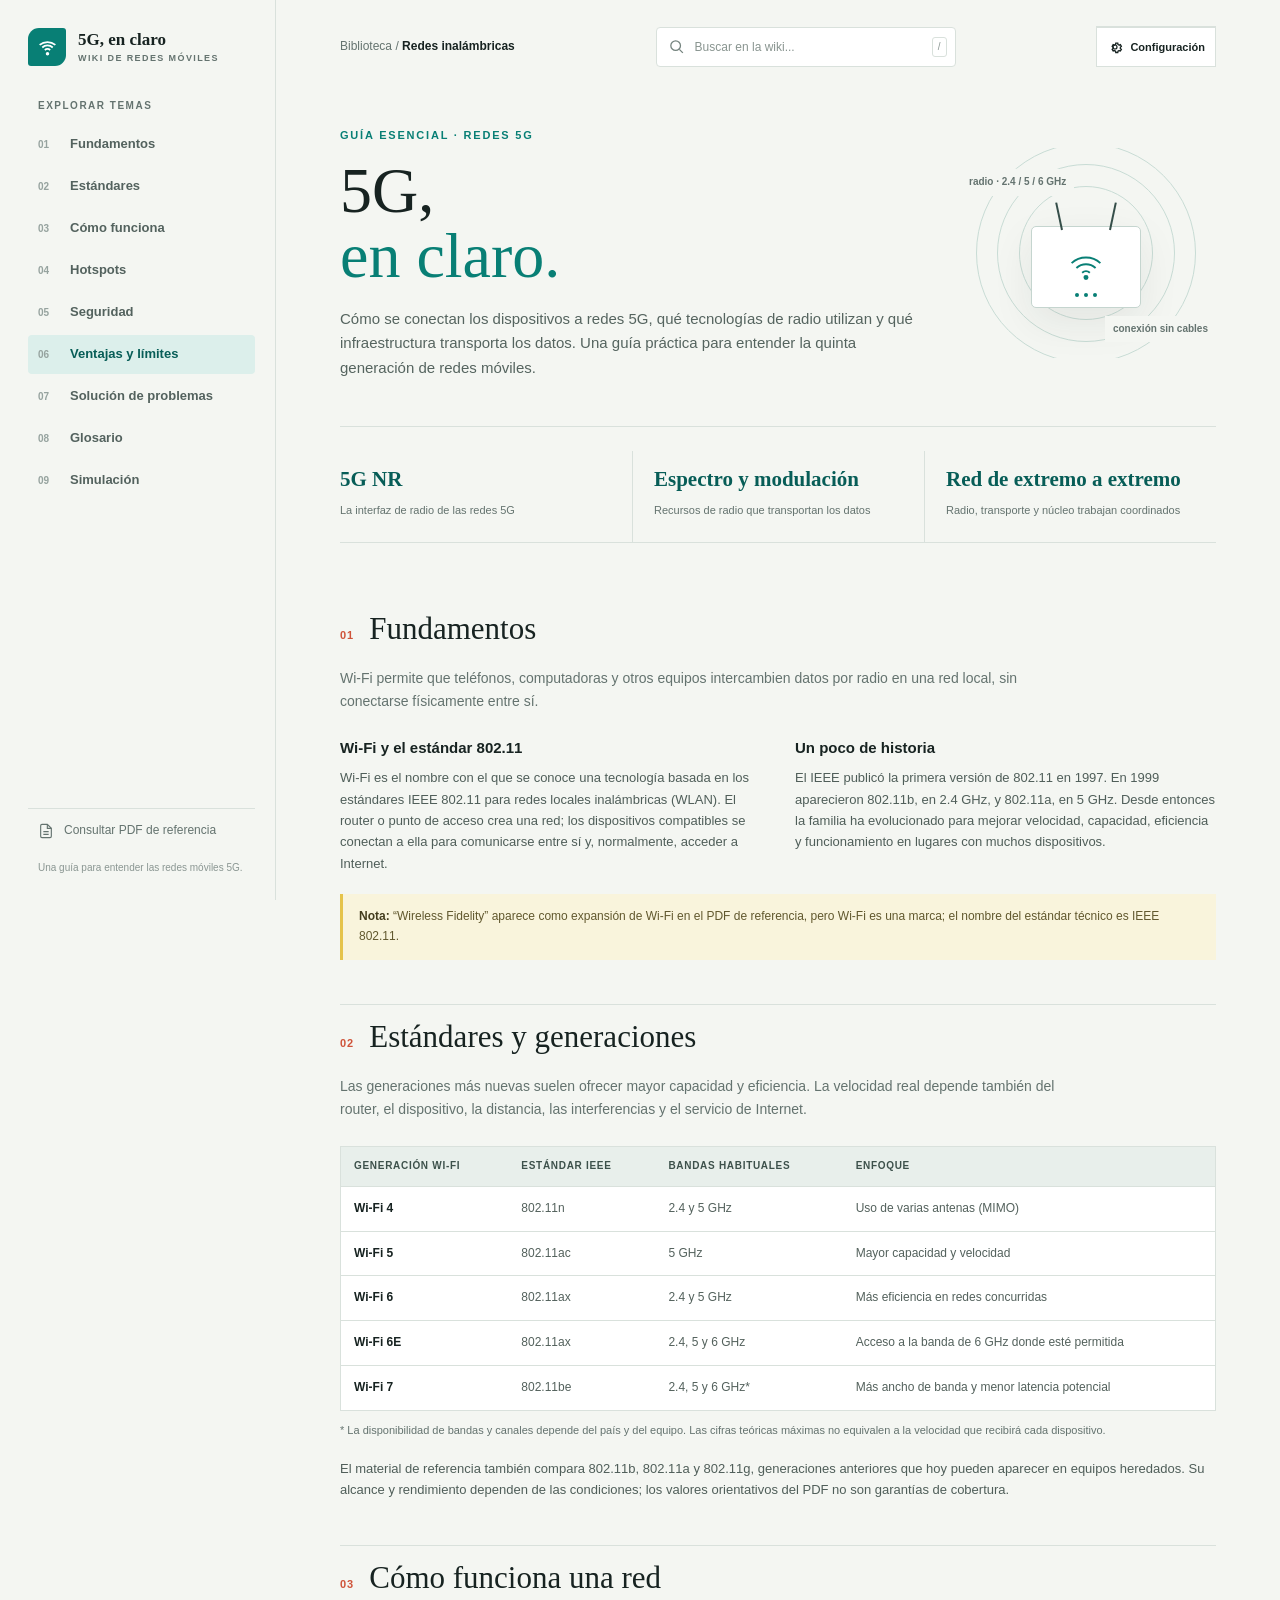
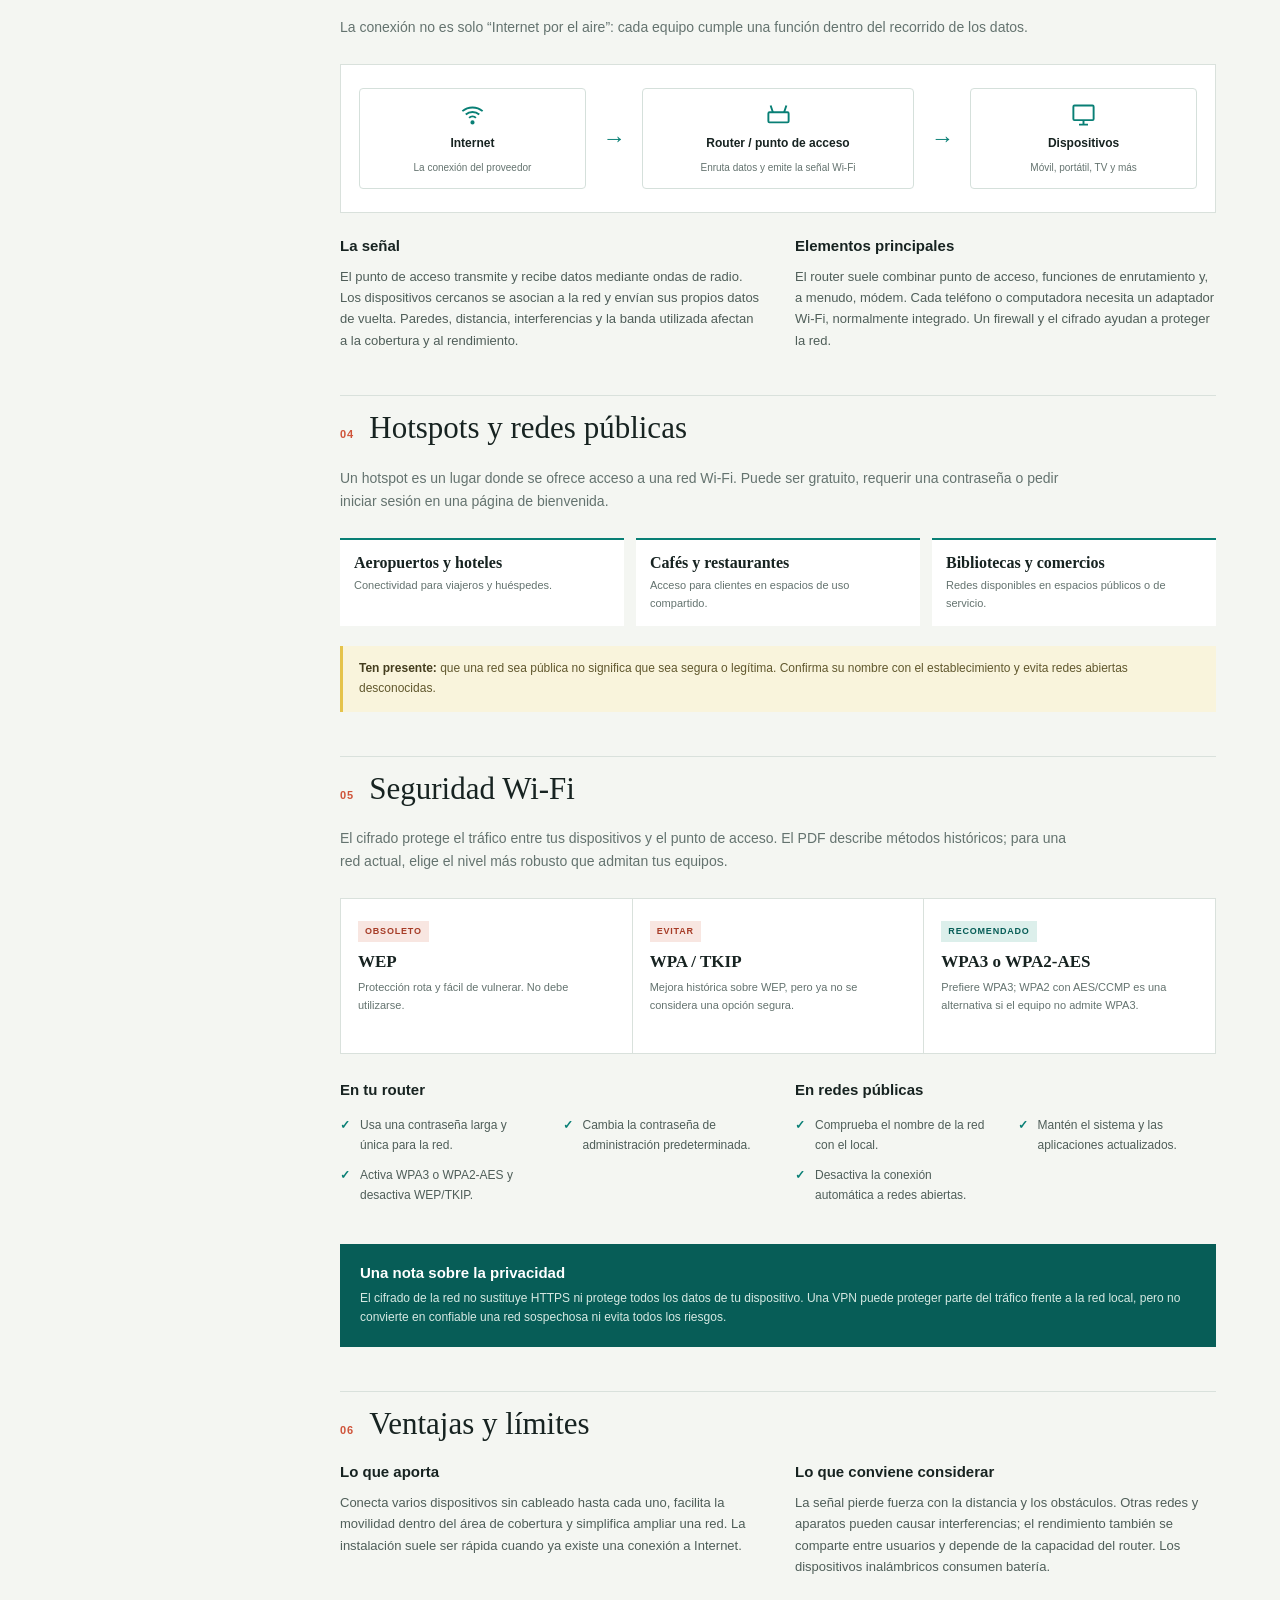
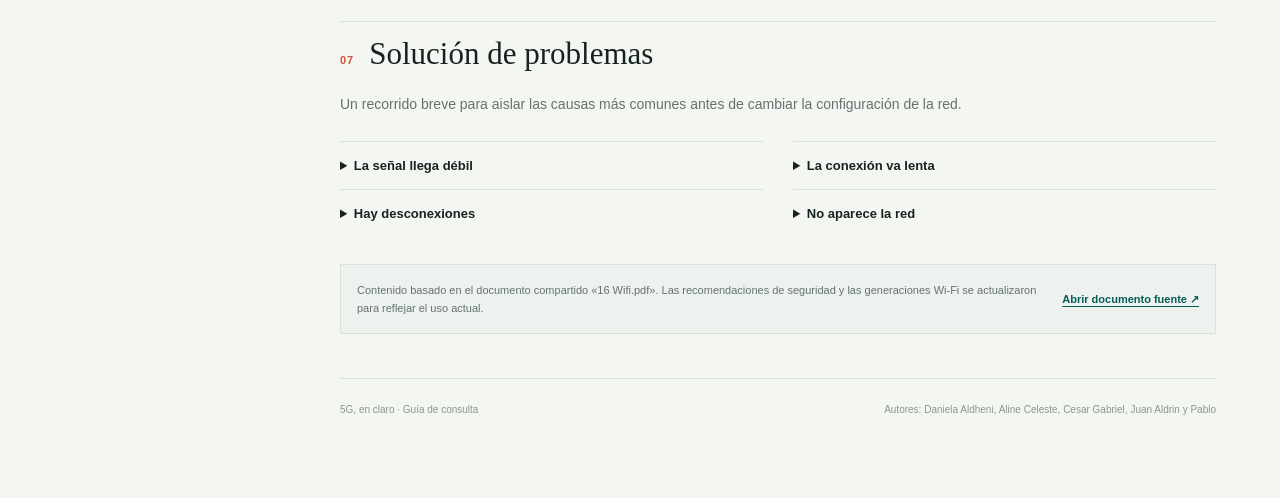
==== index.html @ 22886697 "Add files via upload" ====
<!doctype html>
<html lang="es">
<head>
  <meta charset="utf-8">
  <meta name="viewport" content="width=device-width, initial-scale=1">
  <meta name="theme-color" content="#f4f6f2">
  <meta name="description" content="Una guía clara sobre redes 5G: espectro, radio, infraestructura, protocolos y conectividad.">
  <title>5G, en claro · Wiki</title>
  <link rel="stylesheet" href="styles.css">
</head>
<body>
  <div class="shell">
    <aside class="sidebar" aria-label="Navegación de la wiki">
      <a class="brand" href="#inicio" aria-label="5G, en claro, inicio">
        <span class="brand-mark" aria-hidden="true"><svg viewBox="0 0 24 24" fill="none" stroke="currentColor" stroke-width="2"><path d="M3 9a14 14 0 0 1 18 0M6 12a9 9 0 0 1 12 0m-9 3a4 4 0 0 1 6 0"/><circle cx="12" cy="19" r="1" fill="currentColor"/></svg></span>
        <span class="brand-name">5G, en claro<span class="brand-caption">Wiki de redes móviles</span></span>
      </a>
      <p class="side-label">Explorar temas</p>
      <nav class="nav">
        <a href="#fundamentos" class="active"><span class="nav-num">01</span> Fundamentos</a>
        <a href="#estandares"><span class="nav-num">02</span> Estándares</a>
        <a href="#red"><span class="nav-num">03</span> Cómo funciona</a>
        <a href="#hotspots"><span class="nav-num">04</span> Hotspots</a>
        <a href="#seguridad"><span class="nav-num">05</span> Seguridad</a>
        <a href="#ventajas"><span class="nav-num">06</span> Ventajas y límites</a>
        <a href="#problemas"><span class="nav-num">07</span> Solución de problemas</a>
        <a href="glosario.html"><span class="nav-num">08</span> Glosario</a>
        <a href="simulacion.html"><span class="nav-num">09</span> Simulación</a>
      </nav>
      <div class="sidebar-bottom">
        <a class="source-link" href="16%20Wifi.pdf" target="_blank" rel="noopener">
          <svg viewBox="0 0 24 24" fill="none" stroke="currentColor" stroke-width="1.7"><path d="M14 2H6a2 2 0 0 0-2 2v16a2 2 0 0 0 2 2h12a2 2 0 0 0 2-2V8z"/><path d="M14 2v6h6M8 13h8M8 17h8"/></svg>
          Consultar PDF de referencia
        </a>
        <p class="side-foot">Una guía para entender las redes móviles 5G.</p>
      </div>
    </aside>

    <main class="content" id="inicio">
      <div class="topbar">
        <div class="crumb">Biblioteca <span aria-hidden="true">/</span> <strong>Redes inalámbricas</strong></div>
        <label class="search-wrap">
          <svg viewBox="0 0 24 24" fill="none" stroke="currentColor" stroke-width="1.8"><circle cx="10.8" cy="10.8" r="6.8"/><path d="m16 16 5 5"/></svg>
          <input class="search" type="search" placeholder="Buscar en la wiki..." aria-label="Buscar temas en la wiki" id="wiki-search">
          <span class="shortcut" aria-hidden="true">/</span>
        </label>
        <details class="settings-menu">
          <summary aria-label="Configuración" title="Configuración"><svg viewBox="0 0 24 24" fill="none" stroke="currentColor" stroke-width="1.8" aria-hidden="true"><circle cx="12" cy="12" r="3"/><path d="m19.4 15 .1.1 1.4 1.1-1.4 2.4-1.7-.7a8 8 0 0 1-1.6.9l-.3 1.8h-2.8l-.3-1.8a8 8 0 0 1-1.6-.9l-1.7.7-1.4-2.4 1.4-1.1a7 7 0 0 1 0-1.9l-1.4-1.1 1.4-2.4 1.7.7a8 8 0 0 1 1.6-.9l.3-1.8h2.8l.3 1.8a8 8 0 0 1 1.6.9l1.7-.7 1.4 2.4-1.4 1.1a7 7 0 0 1-.1 1.8Z" transform="translate(-1 -2) scale(1.08)"/></svg><span>Configuración</span></summary>
          <div class="settings-panel">
            <label for="site-language">Idioma</label>
            <select id="site-language" data-language-select>
              <option value="es">Español</option><option value="en">English</option><option value="zh-CN">简体中文</option>
            </select>
            <button type="button" class="settings-action" data-print-page>Imprimir / Guardar como PDF</button>
            <a class="settings-action" href="16%20Wifi.pdf" download>Descargar PDF de referencia</a>
            <a class="settings-action" href="wifi-guia.pptx" download>Descargar PowerPoint</a>
          </div>
        </details>
      </div>

      <header class="hero">
        <div>
          <p class="eyebrow">Guía esencial · Redes 5G</p>
          <h1>5G,<br><em>en claro.</em></h1>
          <p class="hero-copy">Cómo se conectan los dispositivos a redes 5G, qué tecnologías de radio utilizan y qué infraestructura transporta los datos. Una guía práctica para entender la quinta generación de redes móviles.</p>
        </div>
        <div class="hero-visual" aria-hidden="true">
          <span class="signal-field"></span>
          <span class="device-tag tag-one">radio · 2.4 / 5 / 6 GHz</span>
          <div class="router">
            <svg viewBox="0 0 48 48" fill="none" stroke="currentColor" stroke-width="2"><path d="M9 20a22 22 0 0 1 30 0M14 25a15 15 0 0 1 20 0m-14 5a6 6 0 0 1 8 0"/><circle cx="24" cy="35" r="1.6" fill="currentColor"/></svg>
            <span class="router-dots"><i></i><i></i><i></i></span>
          </div>
          <span class="device-tag tag-two">conexión sin cables</span>
        </div>
      </header>

      <div class="overview" aria-label="En pocas palabras">
        <div class="overview-item"><strong>5G NR</strong><span>La interfaz de radio de las redes 5G</span></div>
        <div class="overview-item"><strong>Espectro y modulación</strong><span>Recursos de radio que transportan los datos</span></div>
        <div class="overview-item"><strong>Red de extremo a extremo</strong><span>Radio, transporte y núcleo trabajan coordinados</span></div>
      </div>

      <div class="empty-state" id="empty-state">No encontramos temas que coincidan. Prueba con otra palabra.</div>

      <section class="wiki-section" id="fundamentos" data-search="fundamentos wifi wi-fi wireless fidelity red inalámbrica wlan historia">
        <div class="section-heading"><span class="section-index">01</span><h2>Fundamentos</h2></div>
        <p class="section-intro">Wi-Fi permite que teléfonos, computadoras y otros equipos intercambien datos por radio en una red local, sin conectarse físicamente entre sí.</p>
        <div class="columns">
          <div>
            <h3>Wi-Fi y el estándar 802.11</h3>
            <p class="text">Wi-Fi es el nombre con el que se conoce una tecnología basada en los estándares IEEE 802.11 para redes locales inalámbricas (WLAN). El router o punto de acceso crea una red; los dispositivos compatibles se conectan a ella para comunicarse entre sí y, normalmente, acceder a Internet.</p>
          </div>
          <div>
            <h3>Un poco de historia</h3>
            <p class="text">El IEEE publicó la primera versión de 802.11 en 1997. En 1999 aparecieron 802.11b, en 2.4 GHz, y 802.11a, en 5 GHz. Desde entonces la familia ha evolucionado para mejorar velocidad, capacidad, eficiencia y funcionamiento en lugares con muchos dispositivos.</p>
          </div>
        </div>
        <p class="note"><strong>Nota:</strong> “Wireless Fidelity” aparece como expansión de Wi-Fi en el PDF de referencia, pero Wi-Fi es una marca; el nombre del estándar técnico es IEEE 802.11.</p>
      </section>

      <section class="wiki-section" id="estandares" data-search="estándares norma 802.11b 802.11a 802.11g 802.11n wifi 4 5 6 6e 7 frecuencia generaciones">
        <div class="section-heading"><span class="section-index">02</span><h2>Estándares y generaciones</h2></div>
        <p class="section-intro">Las generaciones más nuevas suelen ofrecer mayor capacidad y eficiencia. La velocidad real depende también del router, el dispositivo, la distancia, las interferencias y el servicio de Internet.</p>
        <div class="table-wrap">
          <table>
            <thead><tr><th>Generación Wi-Fi</th><th>Estándar IEEE</th><th>Bandas habituales</th><th>Enfoque</th></tr></thead>
            <tbody>
              <tr><td>Wi-Fi 4</td><td>802.11n</td><td>2.4 y 5 GHz</td><td>Uso de varias antenas (MIMO)</td></tr>
              <tr><td>Wi-Fi 5</td><td>802.11ac</td><td>5 GHz</td><td>Mayor capacidad y velocidad</td></tr>
              <tr><td>Wi-Fi 6</td><td>802.11ax</td><td>2.4 y 5 GHz</td><td>Más eficiencia en redes concurridas</td></tr>
              <tr><td>Wi-Fi 6E</td><td>802.11ax</td><td>2.4, 5 y 6 GHz</td><td>Acceso a la banda de 6 GHz donde esté permitida</td></tr>
              <tr><td>Wi-Fi 7</td><td>802.11be</td><td>2.4, 5 y 6 GHz*</td><td>Más ancho de banda y menor latencia potencial</td></tr>
            </tbody>
          </table>
        </div>
        <p class="table-note">* La disponibilidad de bandas y canales depende del país y del equipo. Las cifras teóricas máximas no equivalen a la velocidad que recibirá cada dispositivo.</p>
        <p class="text generation-note">El material de referencia también compara 802.11b, 802.11a y 802.11g, generaciones anteriores que hoy pueden aparecer en equipos heredados. Su alcance y rendimiento dependen de las condiciones; los valores orientativos del PDF no son garantías de cobertura.</p>
      </section>

      <section class="wiki-section" id="red" data-search="red router punto acceso access point ap cliente dispositivo adaptador modem internet como funciona señal radio">
        <div class="section-heading"><span class="section-index">03</span><h2>Cómo funciona una red</h2></div>
        <p class="section-intro">La conexión no es solo “Internet por el aire”: cada equipo cumple una función dentro del recorrido de los datos.</p>
        <div class="network-diagram" aria-label="Recorrido desde Internet, pasando por el router, hasta los dispositivos inalámbricos">
          <div class="node"><svg viewBox="0 0 24 24" fill="none" stroke="currentColor" stroke-width="1.7"><path d="M3 9a14 14 0 0 1 18 0M6 12a9 9 0 0 1 12 0m-9 3a4 4 0 0 1 6 0"/><circle cx="12" cy="19" r="1" fill="currentColor"/></svg><strong>Internet</strong><small>La conexión del proveedor</small></div>
          <span class="arrow" aria-hidden="true">→</span>
          <div class="node"><svg viewBox="0 0 24 24" fill="none" stroke="currentColor" stroke-width="1.7"><rect x="3" y="10" width="18" height="9" rx="1"/><path d="M7 10 5 4m12 6 2-6M7 15h.01M11 15h.01M15 15h.01"/></svg><strong>Router / punto de acceso</strong><small>Enruta datos y emite la señal Wi-Fi</small></div>
          <span class="arrow" aria-hidden="true">→</span>
          <div class="node"><svg viewBox="0 0 24 24" fill="none" stroke="currentColor" stroke-width="1.7"><rect x="3" y="4" width="18" height="13" rx="1"/><path d="M8 21h8m-4-4v4"/></svg><strong>Dispositivos</strong><small>Móvil, portátil, TV y más</small></div>
        </div>
        <div class="columns">
          <div><h3>La señal</h3><p class="text">El punto de acceso transmite y recibe datos mediante ondas de radio. Los dispositivos cercanos se asocian a la red y envían sus propios datos de vuelta. Paredes, distancia, interferencias y la banda utilizada afectan a la cobertura y al rendimiento.</p></div>
          <div><h3>Elementos principales</h3><p class="text">El router suele combinar punto de acceso, funciones de enrutamiento y, a menudo, módem. Cada teléfono o computadora necesita un adaptador Wi-Fi, normalmente integrado. Un firewall y el cifrado ayudan a proteger la red.</p></div>
        </div>
      </section>

      <section class="wiki-section" id="hotspots" data-search="hotspot punto acceso público aeropuerto hotel restaurante café cafeteria librería centro comercial red pública">
        <div class="section-heading"><span class="section-index">04</span><h2>Hotspots y redes públicas</h2></div>
        <p class="section-intro">Un hotspot es un lugar donde se ofrece acceso a una red Wi-Fi. Puede ser gratuito, requerir una contraseña o pedir iniciar sesión en una página de bienvenida.</p>
        <div class="device-grid">
          <div class="device"><strong>Aeropuertos y hoteles</strong><p>Conectividad para viajeros y huéspedes.</p></div>
          <div class="device"><strong>Cafés y restaurantes</strong><p>Acceso para clientes en espacios de uso compartido.</p></div>
          <div class="device"><strong>Bibliotecas y comercios</strong><p>Redes disponibles en espacios públicos o de servicio.</p></div>
        </div>
        <p class="note"><strong>Ten presente:</strong> que una red sea pública no significa que sea segura o legítima. Confirma su nombre con el establecimiento y evita redes abiertas desconocidas.</p>
      </section>

      <section class="wiki-section" id="seguridad" data-search="seguridad wep wpa wpa2 wpa3 aes tkip rc4 contraseña router firmware red pública vpn">
        <div class="section-heading"><span class="section-index">05</span><h2>Seguridad Wi-Fi</h2></div>
        <p class="section-intro">El cifrado protege el tráfico entre tus dispositivos y el punto de acceso. El PDF describe métodos históricos; para una red actual, elige el nivel más robusto que admitan tus equipos.</p>
        <div class="security-list">
          <div class="security-item"><span class="level">Obsoleto</span><h3>WEP</h3><p>Protección rota y fácil de vulnerar. No debe utilizarse.</p></div>
          <div class="security-item"><span class="level">Evitar</span><h3>WPA / TKIP</h3><p>Mejora histórica sobre WEP, pero ya no se considera una opción segura.</p></div>
          <div class="security-item recommended"><span class="level">Recomendado</span><h3>WPA3 o WPA2-AES</h3><p>Prefiere WPA3; WPA2 con AES/CCMP es una alternativa si el equipo no admite WPA3.</p></div>
        </div>
        <div class="columns security-advice">
          <div><h3>En tu router</h3><ul class="check-list"><li>Usa una contraseña larga y única para la red.</li><li>Cambia la contraseña de administración predeterminada.</li><li>Activa WPA3 o WPA2-AES y desactiva WEP/TKIP.</li></ul></div>
          <div><h3>En redes públicas</h3><ul class="check-list"><li>Comprueba el nombre de la red con el local.</li><li>Mantén el sistema y las aplicaciones actualizados.</li><li>Desactiva la conexión automática a redes abiertas.</li></ul></div>
        </div>
        <div class="callout"><h3>Una nota sobre la privacidad</h3><p>El cifrado de la red no sustituye HTTPS ni protege todos los datos de tu dispositivo. Una VPN puede proteger parte del tráfico frente a la red local, pero no convierte en confiable una red sospechosa ni evita todos los riesgos.</p></div>
      </section>

      <section class="wiki-section" id="ventajas" data-search="ventajas limitaciones beneficios cables movilidad cobertura interferencia consumo batería velocidad capacidad">
        <div class="section-heading"><span class="section-index">06</span><h2>Ventajas y límites</h2></div>
        <div class="columns">
          <div><h3>Lo que aporta</h3><p class="text">Conecta varios dispositivos sin cableado hasta cada uno, facilita la movilidad dentro del área de cobertura y simplifica ampliar una red. La instalación suele ser rápida cuando ya existe una conexión a Internet.</p></div>
          <div><h3>Lo que conviene considerar</h3><p class="text">La señal pierde fuerza con la distancia y los obstáculos. Otras redes y aparatos pueden causar interferencias; el rendimiento también se comparte entre usuarios y depende de la capacidad del router. Los dispositivos inalámbricos consumen batería.</p></div>
        </div>
      </section>

      <section class="wiki-section" id="problemas" data-search="solucion problemas wifi señal lenta desconexiones cobertura velocidad reiniciar router canales">
        <div class="section-heading"><span class="section-index">07</span><h2>Solución de problemas</h2></div>
        <p class="section-intro">Un recorrido breve para aislar las causas más comunes antes de cambiar la configuración de la red.</p>
        <div class="trouble-list">
          <details><summary>La señal llega débil</summary><p>Acércate al router, evita obstáculos densos y colócalo en una zona abierta y central. Para cubrir áreas grandes, considera un punto de acceso o sistema mesh compatible.</p></details>
          <details><summary>La conexión va lenta</summary><p>Comprueba si ocurre en varios dispositivos, pausa descargas pesadas y prueba cerca del router. Si todo sigue lento, reinicia el equipo y consulta a tu proveedor.</p></details>
          <details><summary>Hay desconexiones</summary><p>Verifica que el router esté ventilado y actualizado. Si el problema afecta a un solo equipo, olvida la red y vuelve a conectarte; si afecta a todos, revisa el router o la conexión del proveedor.</p></details>
          <details><summary>No aparece la red</summary><p>Confirma que el Wi-Fi esté activado en el dispositivo y que el router esté encendido. Algunos equipos permiten ocultar o programar la emisión del nombre de red.</p></details>
        </div>
        <div class="source-note"><p>Contenido basado en el documento compartido «16 Wifi.pdf». Las recomendaciones de seguridad y las generaciones Wi-Fi se actualizaron para reflejar el uso actual.</p><a href="16%20Wifi.pdf" target="_blank" rel="noopener">Abrir documento fuente ↗</a></div>
      </section>

      <footer class="footer"><span>5G, en claro · Guía de consulta</span><span>Autores: Daniela Aldheni, Aline Celeste, Cesar Gabriel, Juan Aldrin y Pablo</span></footer>
    </main>
  </div>
  <script>
    const searchInput = document.querySelector('#wiki-search');
    const sections = [...document.querySelectorAll('.wiki-section')];
    const emptyState = document.querySelector('#empty-state');
    const navLinks = [...document.querySelectorAll('.nav a')];

    searchInput.addEventListener('input', () => {
      const query = searchInput.value.trim().toLocaleLowerCase('es');
      document.body.classList.toggle('searching', Boolean(query));
      let matches = 0;
      for (const section of sections) {
        const haystack = `${section.dataset.search} ${section.textContent}`.toLocaleLowerCase('es');
        const matched = !query || haystack.includes(query);
        section.classList.toggle('match', matched);
        if (matched) matches++;
      }
      emptyState.classList.toggle('show', Boolean(query) && matches === 0);
    });

    document.addEventListener('keydown', (event) => {
      if (event.key === '/' && !['INPUT', 'TEXTAREA'].includes(document.activeElement.tagName)) {
        event.preventDefault();
        searchInput.focus();
      }
      if (event.key === 'Escape' && document.activeElement === searchInput) {
        searchInput.value = '';
        searchInput.dispatchEvent(new Event('input'));
        searchInput.blur();
      }
    });

    const observer = new IntersectionObserver((entries) => {
      for (const entry of entries) {
        if (entry.isIntersecting) {
          navLinks.forEach(link => link.classList.toggle('active', link.hash === `#${entry.target.id}`));
        }
      }
    }, { rootMargin: '-15% 0px -70% 0px' });
    sections.forEach(section => observer.observe(section));
  </script>
  <script src="settings.js"></script>
</body>
</html>
---- styles.css ----
:root {
      color-scheme: light;
      --paper: #f4f6f2;
      --surface: #ffffff;
      --ink: #172321;
      --muted: #64736f;
      --line: #d9e1dc;
      --teal: #087f75;
      --teal-dark: #075d57;
      --teal-pale: #dcefeb;
      --coral: #cf543a;
      --yellow: #e5c34b;
      --shadow: 0 14px 40px rgb(23 35 33 / 8%);
      --serif: Georgia, "Times New Roman", serif;
      --sans: "Avenir Next", Avenir, "Segoe UI", sans-serif;
    }

    * { box-sizing: border-box; }
    html { scroll-behavior: smooth; scroll-padding-top: 32px; }
    body { margin: 0; background: var(--paper); color: var(--ink); font-family: var(--sans); line-height: 1.65; }
    a { color: inherit; }
    button, input { font: inherit; }
    button:focus-visible, a:focus-visible, input:focus-visible { outline: 3px solid var(--yellow); outline-offset: 3px; }

    .shell { display: grid; grid-template-columns: 276px minmax(0, 1fr); min-height: 100vh; }
    .sidebar { position: sticky; top: 0; height: 100vh; padding: 28px 20px 24px 28px; border-right: 1px solid var(--line); display: flex; flex-direction: column; background: var(--paper); z-index: 3; }
    .brand { display: flex; align-items: center; gap: 12px; text-decoration: none; margin-bottom: 32px; }
    .brand-mark { width: 38px; height: 38px; display: grid; place-items: center; background: var(--teal); color: white; border-radius: 11px 3px 11px 3px; }
    .brand-mark svg { width: 21px; height: 21px; }
    .brand-name { font: 700 17px/1.1 var(--serif); letter-spacing: 0; }
    .brand-caption { display: block; margin-top: 5px; font: 700 9px/1 var(--sans); color: var(--muted); text-transform: uppercase; letter-spacing: 1.4px; }
    .side-label { margin: 0 0 10px 10px; color: var(--muted); font-size: 10px; text-transform: uppercase; letter-spacing: 1.5px; font-weight: 750; }
    .nav { display: grid; gap: 3px; }
    .nav a { display: flex; align-items: center; gap: 11px; min-height: 39px; padding: 7px 10px; border-radius: 4px; color: #53625e; text-decoration: none; font-size: 13px; font-weight: 600; transition: background .18s ease, color .18s ease; }
    .nav a:hover, .nav a.active { background: var(--teal-pale); color: var(--teal-dark); }
    .nav-num { width: 21px; color: #96a39f; font: 700 10px var(--sans); }
    .sidebar-bottom { margin-top: auto; }
    .source-link { display: flex; align-items: center; gap: 10px; padding: 12px 10px; border-top: 1px solid var(--line); color: var(--muted); text-decoration: none; font-size: 12px; }
    .source-link:hover { color: var(--teal-dark); }
    .source-link svg { width: 16px; height: 16px; flex: none; }
    .side-foot { margin: 7px 10px 0; color: #8a9692; font-size: 10px; }

    .content { width: min(100%, 1120px); margin: 0 auto; padding: 26px clamp(24px, 5vw, 72px) 80px; }
    .topbar { display: flex; justify-content: space-between; align-items: center; min-height: 40px; margin-bottom: 42px; }
    .crumb { color: var(--muted); font-size: 12px; }
    .crumb strong { color: var(--ink); font-weight: 650; }
    .search-wrap { position: relative; width: min(300px, 45vw); }
    .search-wrap svg { position: absolute; width: 17px; height: 17px; left: 12px; top: 11px; color: #74837e; pointer-events: none; }
    .search { width: 100%; height: 40px; border: 1px solid var(--line); border-radius: 4px; padding: 0 44px 0 38px; background: var(--surface); color: var(--ink); font-size: 12px; }
    .search::placeholder { color: #899590; }
    .shortcut { position: absolute; right: 9px; top: 10px; padding: 0 5px; border: 1px solid var(--line); border-radius: 3px; color: #8a9692; font-size: 10px; line-height: 18px; }
    .settings-menu { position: relative; flex: 0 0 auto; }
    .settings-menu summary { min-height: 40px; display: inline-flex; align-items: center; gap: 7px; padding: 0 10px; border: 1px solid var(--line); background: var(--surface); color: var(--ink); cursor: pointer; font-size: 11px; font-weight: 750; list-style: none; }
    .settings-menu summary::-webkit-details-marker { display: none; }
    .settings-menu summary svg { width: 16px; height: 16px; }
    .settings-panel { position: absolute; z-index: 5; top: calc(100% + 6px); right: 0; width: 250px; display: grid; gap: 8px; padding: 14px; border: 1px solid var(--line); background: var(--surface); box-shadow: var(--shadow); }
    .settings-panel label { color: var(--muted); font-size: 10px; font-weight: 750; }
    .settings-panel select { width: 100%; min-height: 36px; padding: 0 9px; border: 1px solid var(--line); background: var(--surface); color: var(--ink); font-size: 12px; }
    .settings-action { min-height: 34px; display: flex; align-items: center; padding: 6px 8px; border: 1px solid var(--line); background: var(--surface); color: var(--teal-dark); cursor: pointer; font-size: 11px; text-align: left; text-decoration: none; }
    .settings-action:hover { background: var(--teal-pale); }

    .hero { display: grid; grid-template-columns: minmax(0, 1fr) 260px; gap: 24px; align-items: center; min-height: 315px; padding: 17px 0 45px; border-bottom: 1px solid var(--line); }
    .eyebrow { margin: 0 0 14px; color: var(--teal); font-size: 11px; font-weight: 800; text-transform: uppercase; letter-spacing: 1.8px; }
    h1, h2, h3, p { margin-top: 0; }
    h1 { max-width: 700px; margin-bottom: 18px; font: 500 clamp(42px, 5vw, 68px)/1.02 var(--serif); letter-spacing: 0; }
    h1 em { color: var(--teal); font-style: normal; }
    .hero-copy { max-width: 630px; margin: 0; color: #55645f; font-size: 15px; }
    .hero-visual { position: relative; height: 210px; display: grid; place-items: center; overflow: hidden; }
    .signal-field { position: absolute; width: 220px; height: 220px; border: 1px solid #c8dcd5; border-radius: 50%; }
    .signal-field::before, .signal-field::after { position: absolute; content: ""; border: 1px solid #c8dcd5; border-radius: 50%; inset: 20px; }
    .signal-field::after { inset: 42px; }
    .router { position: relative; z-index: 1; width: 110px; height: 82px; display: grid; place-items: center; margin-top: 28px; border: 1px solid #c5d5cf; border-radius: 5px; background: #fff; box-shadow: var(--shadow); }
    .router svg { width: 46px; height: 46px; color: var(--teal); }
    .router::before, .router::after { position: absolute; top: -25px; width: 2px; height: 28px; background: #354e49; content: ""; transform-origin: bottom; }
    .router::before { left: 29px; transform: rotate(-12deg); }
    .router::after { right: 29px; transform: rotate(12deg); }
    .router-dots { position: absolute; bottom: 10px; display: flex; gap: 5px; }
    .router-dots i { width: 4px; height: 4px; background: var(--teal); border-radius: 50%; }
    .device-tag { position: absolute; z-index: 2; padding: 5px 8px; background: var(--paper); color: var(--muted); font-size: 10px; font-weight: 700; }
    .tag-one { top: 21px; left: 5px; }
    .tag-two { right: 0; bottom: 16px; }

    .overview { display: grid; grid-template-columns: 1fr 1fr 1fr; gap: 0; margin: 24px 0 54px; border-bottom: 1px solid var(--line); }
    .overview-item { padding: 16px 21px 19px 0; }
    .overview-item + .overview-item { padding-left: 21px; border-left: 1px solid var(--line); }
    .overview-item strong { display: block; margin-bottom: 4px; color: var(--teal-dark); font: 600 21px/1.2 var(--serif); }
    .overview-item span { color: var(--muted); font-size: 11px; }

    .wiki-section { padding: 13px 0 44px; border-bottom: 1px solid var(--line); scroll-margin-top: 28px; }
    .section-heading { display: flex; align-items: baseline; gap: 15px; margin-bottom: 20px; }
    .section-index { color: var(--coral); font-size: 11px; font-weight: 800; letter-spacing: 1px; }
    h2 { margin: 0; font: 500 31px/1.2 var(--serif); letter-spacing: 0; }
    .section-intro { max-width: 730px; margin-bottom: 25px; color: var(--muted); font-size: 14px; }
    .columns { display: grid; grid-template-columns: 1fr 1fr; gap: 34px; }
    h3 { margin-bottom: 9px; font: 700 15px/1.35 var(--sans); }
    .text { color: #4f5e59; font-size: 13px; }
    .text:last-child { margin-bottom: 0; }
    .note { margin: 20px 0 0; padding: 13px 16px; border-left: 3px solid var(--yellow); background: #f9f4dc; color: #61582e; font-size: 12px; }
    .note strong { color: #443d1e; }
    .tag { display: inline-block; margin: 0 5px 5px 0; padding: 3px 7px; border: 1px solid var(--line); border-radius: 3px; color: #5c6a65; font-size: 10px; font-weight: 700; }

    .table-wrap { overflow-x: auto; border: 1px solid var(--line); background: var(--surface); }
    table { width: 100%; border-collapse: collapse; text-align: left; font-size: 12px; }
    th { padding: 11px 13px; background: #e8efeb; color: #3d514b; font-size: 10px; text-transform: uppercase; letter-spacing: .7px; white-space: nowrap; }
    td { padding: 12px 13px; border-top: 1px solid var(--line); color: #53615c; white-space: nowrap; }
    td:first-child { color: var(--ink); font-weight: 750; }
    .table-note { margin: 10px 0 0; color: var(--muted); font-size: 11px; }
    .generation-note { margin-top: 19px; }

    .network-diagram { display: grid; grid-template-columns: 1fr 40px 1.2fr 40px 1fr; align-items: center; gap: 8px; margin: 23px 0; padding: 23px 18px; border: 1px solid var(--line); background: var(--surface); }
    .node { min-height: 93px; display: grid; align-content: center; justify-items: center; gap: 6px; padding: 12px; border: 1px solid #d5e0db; border-radius: 4px; text-align: center; }
    .node svg { width: 27px; height: 27px; color: var(--teal); }
    .node strong { font-size: 12px; }
    .node small { color: var(--muted); font-size: 10px; }
    .arrow { color: var(--teal); text-align: center; font-size: 23px; }
    .device-grid { display: grid; grid-template-columns: repeat(3, 1fr); gap: 12px; margin-top: 18px; }
    .device { padding: 14px; border-top: 2px solid var(--teal); background: var(--surface); }
    .device strong { display: block; margin-bottom: 4px; font: 600 16px var(--serif); }
    .device p { margin: 0; color: var(--muted); font-size: 11px; }

    .security-list { display: grid; grid-template-columns: repeat(3, 1fr); gap: 1px; margin: 20px 0 0; background: var(--line); border: 1px solid var(--line); }
    .security-item { min-height: 154px; padding: 17px; background: var(--surface); }
    .security-item .level { display: inline-block; margin-bottom: 10px; padding: 3px 7px; background: #f8e6e1; color: #a63c27; font-size: 9px; font-weight: 800; text-transform: uppercase; letter-spacing: .8px; }
    .security-item.recommended .level { background: var(--teal-pale); color: var(--teal-dark); }
    .security-item h3 { margin-bottom: 6px; font: 700 17px var(--serif); }
    .security-item p { margin: 0; color: var(--muted); font-size: 11px; }
    .security-advice { margin-top: 26px; }
    .check-list { display: grid; grid-template-columns: 1fr 1fr; gap: 10px 24px; padding: 0; list-style: none; }
    .check-list li { position: relative; padding-left: 20px; color: #4f5e59; font-size: 12px; }
    .check-list li::before { position: absolute; left: 0; top: 0; color: var(--teal); content: "✓"; font-weight: 800; }
    .callout { margin-top: 23px; padding: 19px 20px; background: var(--teal-dark); color: #f6fbf8; }
    .callout h3 { margin-bottom: 5px; color: white; }
    .callout p { margin: 0; color: #d5e8e2; font-size: 12px; }

    .trouble-list { display: grid; grid-template-columns: 1fr 1fr; gap: 0 30px; }
    details { border-top: 1px solid var(--line); }
    summary { padding: 13px 0; color: var(--ink); cursor: pointer; font-size: 13px; font-weight: 700; }
    details p { padding: 0 0 12px; margin: 0; color: var(--muted); font-size: 12px; }
    .source-note { display: flex; justify-content: space-between; gap: 20px; align-items: center; margin-top: 26px; padding: 16px; border: 1px solid var(--line); background: #edf2ee; }
    .source-note p { margin: 0; color: var(--muted); font-size: 11px; }
    .source-note a { flex: none; color: var(--teal-dark); font-size: 11px; font-weight: 750; text-decoration-thickness: 1px; text-underline-offset: 3px; }
    .footer { display: flex; justify-content: space-between; gap: 20px; padding: 23px 0 0; color: #8a9692; font-size: 10px; }
    .empty-state { display: none; margin: 28px 0; padding: 22px; border: 1px solid var(--line); background: var(--surface); color: var(--muted); text-align: center; font-size: 13px; }
    .searching .wiki-section, .searching .overview { display: none; }
    .searching .wiki-section.match { display: block; }
    .searching .empty-state.show { display: block; }

    .glossary-hero { padding: 3px 0 28px; border-bottom: 1px solid var(--line); }
    .glossary-hero h1 { margin-bottom: 12px; }
    .glossary-hero .hero-copy { max-width: 720px; }
    .glossary-tools { display: grid; grid-template-columns: 1fr auto; gap: 14px 20px; align-items: center; margin: 24px 0 20px; }
    .glossary-tools .search-wrap { width: 100%; max-width: 440px; }
    .glossary-filters { display: flex; border: 1px solid var(--line); background: var(--surface); }
    .glossary-filters button { min-height: 36px; padding: 0 12px; border: 0; border-right: 1px solid var(--line); background: transparent; color: var(--muted); cursor: pointer; font-size: 11px; font-weight: 700; }
    .glossary-filters button:last-child { border-right: 0; }
    .glossary-filters button:hover, .glossary-filters button[aria-pressed="true"] { background: var(--teal-dark); color: #fff; }
    .glossary-count { grid-column: 1 / -1; margin: 0; color: var(--muted); font-size: 11px; }
    .glossary-editor { grid-column: 1 / -1; display: flex; flex-wrap: wrap; align-items: center; gap: 8px; padding-top: 12px; border-top: 1px solid var(--line); }
    .glossary-editor p { flex: 1 1 260px; margin: 0; color: var(--muted); font-size: 11px; }
    .glossary-editor button[hidden], .glossary-edit-button[hidden] { display: none; }
    .glossary-list { align-items: start; }
    .glossary-list { display: grid; grid-template-columns: repeat(2, minmax(0, 1fr)); column-gap: 30px; }
    .glossary-entry { padding: 17px 0 19px; border-top: 1px solid var(--line); }
    .glossary-entry[hidden] { display: none; }
    .glossary-type { display: block; margin-bottom: 5px; color: var(--teal); font-size: 9px; font-weight: 800; letter-spacing: 1px; text-transform: uppercase; }
    .glossary-entry h2 { margin: 0 0 6px; font: 600 19px/1.3 var(--serif); }
    .glossary-entry p { margin: 0; color: #53615c; font-size: 12px; }
    .glossary-edit-button { margin-top: 10px; padding: 4px 9px; border: 1px solid var(--line); background: var(--surface); color: var(--teal-dark); cursor: pointer; font-size: 10px; font-weight: 700; }
    .glossary-dialog { width: min(460px, calc(100vw - 32px)); max-height: min(90vh, 700px); padding: 22px; border: 1px solid var(--line); background: var(--surface); color: var(--ink); box-shadow: var(--shadow); }
    .glossary-dialog::backdrop { background: rgb(23 35 33 / 45%); }
    .glossary-dialog form { display: grid; gap: 9px; }
    .glossary-dialog h2 { margin-bottom: 5px; font-size: 23px; }
    .glossary-dialog label { color: var(--muted); font-size: 11px; font-weight: 700; }
    .glossary-dialog input, .glossary-dialog textarea { width: 100%; padding: 9px; border: 1px solid var(--line); background: var(--surface); color: var(--ink); font: inherit; font-size: 13px; }
    .glossary-dialog textarea { resize: vertical; }
    .dialog-actions { display: flex; flex-wrap: wrap; gap: 8px; margin-top: 9px; }
    .editor-error { margin: 0; color: var(--coral); font-size: 12px; }
    .glossary-empty { display: none; padding: 20px 0; border-top: 1px solid var(--line); color: var(--muted); font-size: 13px; }
    .glossary-empty.visible { display: block; }

    .simulation-hero { padding: 3px 0 25px; border-bottom: 1px solid var(--line); }
    .simulation-hero h1 { margin-bottom: 12px; }
    .simulation-hero .hero-copy { max-width: 760px; }
    .simulation-meta { display: flex; flex-wrap: wrap; gap: 8px; margin-top: 15px; }
    .simulation-meta span { padding: 4px 8px; border: 1px solid var(--line); color: var(--muted); font-size: 10px; font-weight: 700; }
    .simulation-panel { margin-top: 25px; }
    .simulation-panel-heading { display: flex; justify-content: space-between; gap: 20px; align-items: baseline; margin-bottom: 8px; }
    .simulation-panel-heading h2 { font-size: 22px; }
    .simulation-direction { margin: 0; color: var(--muted); font-size: 10px; text-align: right; }
    .flow-scroll { overflow-x: auto; padding: 18px 4px 14px; overscroll-behavior-inline: contain; scrollbar-color: #9ab9ae var(--paper); }
    .flow-track { display: flex; align-items: center; min-width: 1015px; }
    .flow-node { width: 140px; min-height: 171px; flex: 0 0 140px; padding: 15px 12px 12px; border: 1px solid var(--line); background: var(--surface); transition: transform .2s ease, border-color .2s ease, background .2s ease, box-shadow .2s ease; }
    .flow-node.is-active { transform: translateY(-4px); border-color: var(--teal); background: #edf7f3; box-shadow: 0 7px 20px rgb(23 35 33 / 9%); }
    .flow-node.is-complete { border-color: #9bc9bb; }
    .flow-node svg { width: 35px; height: 35px; margin-bottom: 11px; color: var(--teal-dark); }
    .flow-node h3 { margin-bottom: 5px; font: 700 13px/1.3 var(--sans); }
    .flow-node p { margin: 0; color: var(--muted); font-size: 10px; line-height: 1.45; }
    .flow-arrow { width: 31px; flex: 0 0 31px; color: #a4b3ad; text-align: center; font-size: 19px; transition: color .2s ease; }
    .flow-arrow.is-complete { color: var(--teal); }
    .simulation-controls { display: flex; flex-wrap: wrap; align-items: center; gap: 8px; padding: 14px 0; border-top: 1px solid var(--line); border-bottom: 1px solid var(--line); }
    .simulation-button { min-height: 39px; display: inline-flex; align-items: center; justify-content: center; gap: 8px; padding: 0 12px; border: 1px solid var(--line); background: var(--surface); color: var(--ink); cursor: pointer; font-size: 11px; font-weight: 750; }
    .simulation-button:hover:not(:disabled) { border-color: var(--teal); color: var(--teal-dark); }
    .simulation-button.primary { border-color: var(--teal-dark); background: var(--teal-dark); color: #fff; }
    .simulation-button.primary:hover:not(:disabled) { background: #064b46; color: #fff; }
    .simulation-button:disabled { cursor: not-allowed; opacity: .45; }
    .simulation-button svg { width: 15px; height: 15px; }
    .simulation-step-count { min-width: 76px; margin-left: auto; color: var(--muted); font-size: 10px; text-align: right; }
    .simulation-progress { width: 100%; height: 5px; accent-color: var(--teal); }
    .simulation-explanation { min-height: 127px; display: grid; grid-template-columns: 190px 1fr; gap: 22px; align-items: start; padding: 22px 0 25px; border-bottom: 1px solid var(--line); }
    .simulation-explanation .eyebrow { margin-bottom: 7px; }
    .simulation-explanation h2 { font-size: 23px; }
    .simulation-explanation p { margin: 0; color: #53615c; font-size: 13px; }
    .simulation-notes { display: grid; grid-template-columns: repeat(3, 1fr); gap: 23px; padding: 26px 0 0; }
    .simulation-notes h3 { color: var(--teal-dark); font: 600 17px var(--serif); }
    .simulation-notes p { margin: 0; color: var(--muted); font-size: 11px; }
    .simulation-caveat { margin-top: 22px; padding: 13px 15px; border-left: 3px solid var(--yellow); background: #f9f4dc; color: #61582e; font-size: 11px; }
    .generation-lab { margin-top: 42px; padding-top: 28px; border-top: 1px solid var(--line); }
    .generation-heading { display: flex; justify-content: space-between; align-items: end; gap: 24px; margin-bottom: 20px; }
    .generation-heading h2 { margin-bottom: 7px; font-size: 27px; }
    .generation-heading .eyebrow { margin-bottom: 8px; }
    .generation-intro { max-width: 580px; margin: 0; color: var(--muted); font-size: 12px; }
    .generation-picker { display: inline-flex; flex: none; border: 1px solid var(--line); background: var(--surface); }
    .generation-picker button { min-width: 48px; min-height: 38px; padding: 0 12px; border: 0; border-right: 1px solid var(--line); background: transparent; color: var(--muted); cursor: pointer; font-size: 12px; font-weight: 800; }
    .generation-picker button:last-child { border-right: 0; }
    .generation-picker button:hover, .generation-picker button[aria-pressed="true"] { background: var(--teal-dark); color: #fff; }
    .generation-layout { display: grid; grid-template-columns: minmax(0, 1.05fr) minmax(270px, .95fr); gap: 28px; align-items: center; }
    .signal-visual { min-width: 0; padding: 24px 18px 16px; border: 1px solid var(--line); background-color: #f9fbf9; background-image: linear-gradient(90deg, rgb(8 127 117 / 5%) 1px, transparent 1px), linear-gradient(rgb(8 127 117 / 5%) 1px, transparent 1px); background-size: 24px 24px; }
    .signal-flow { display: grid; grid-template-columns: minmax(58px, 1fr) 24px minmax(76px, 1.2fr) 24px minmax(58px, 1fr); align-items: center; min-height: 154px; }
    .signal-endpoint, .signal-station { position: relative; display: flex; flex-direction: column; align-items: center; justify-content: center; gap: 6px; text-align: center; }
    .signal-endpoint > svg { width: 31px; height: 39px; color: var(--teal-dark); }
    .signal-endpoint strong, .signal-station strong { font-size: 10px; line-height: 1.3; }
    .signal-endpoint small, .signal-station small { color: var(--muted); font-size: 9px; }
    .signal-link { position: relative; height: 2px; background: repeating-linear-gradient(90deg, #9bb9ae 0 4px, transparent 4px 8px); }
    .signal-packet { position: absolute; z-index: 1; top: -3px; left: 0; width: 7px; height: 7px; background: var(--coral); animation: radio-packet 2.4s ease-in-out infinite; }
    .signal-packet:nth-child(2) { animation-delay: .8s; }
    .signal-packet:nth-child(3) { animation-delay: 1.6s; }
    .signal-visual[data-generation="2g"] .signal-packet:nth-child(n + 2), .signal-visual[data-generation="3g"] .signal-packet:nth-child(3) { display: none; }
    .signal-waves { position: absolute; top: -19px; left: 50%; width: 74px; height: 30px; transform: translateX(-50%); }
    .signal-waves i { position: absolute; left: 50%; bottom: 0; width: 25px; height: 13px; border: 1px solid var(--teal); border-bottom: 0; border-radius: 25px 25px 0 0; opacity: .8; transform: translateX(-50%); animation: radio-wave 2.4s ease-out infinite; }
    .signal-waves i:nth-child(2) { width: 48px; height: 23px; animation-delay: .4s; }
    .signal-waves i:nth-child(3) { width: 72px; height: 30px; animation-delay: .8s; }
    .cell-tower { position: relative; width: 39px; height: 78px; margin-top: 20px; }
    .tower-mast { position: absolute; left: 18px; bottom: 0; width: 3px; height: 72px; background: var(--ink); }
    .tower-arm { position: absolute; left: 7px; width: 25px; height: 2px; background: var(--teal-dark); }
    .tower-arm-one { top: 21px; }
    .tower-arm-two { top: 37px; }
    .tower-antenna { position: absolute; width: 4px; height: 12px; background: var(--coral); }
    .tower-antenna-one { left: 9px; top: 9px; }
    .tower-antenna-two { left: 27px; top: 9px; }
    .tower-antenna-three { left: 3px; top: 28px; }
    .tower-antenna-four { left: 33px; top: 28px; }
    .tower-antenna-five { left: 17px; top: 0; height: 16px; }
    .signal-visual[data-generation="2g"] .tower-antenna:nth-of-type(n + 5), .signal-visual[data-generation="3g"] .tower-antenna:nth-of-type(n + 6), .signal-visual[data-generation="4g"] .tower-antenna:nth-of-type(n + 7) { display: none; }
    .core-rack { display: grid; gap: 4px; width: 32px; }
    .core-rack i { height: 7px; border: 1px solid var(--teal-dark); background: #dcefeb; }
    .radio-resources { margin-top: 15px; padding-top: 12px; border-top: 1px solid var(--line); }
    .radio-resources > span { display: block; margin-bottom: 7px; color: var(--muted); font-size: 9px; }
    .resource-blocks { display: grid; grid-template-columns: repeat(12, 1fr); gap: 3px; height: 14px; }
    .resource-blocks i { background: #e2e8e4; }
    .resource-blocks i.is-active { background: var(--teal); }
    .signal-direction { margin: 9px 0 0; color: var(--muted); font-size: 9px; text-align: right; }
    .generation-details { min-width: 0; }
    .generation-details > .eyebrow { margin-bottom: 4px; }
    .generation-details h3 { margin-bottom: 7px; font: 600 23px/1.2 var(--serif); }
    .generation-details > p:not(.eyebrow) { margin-bottom: 13px; color: #53615c; font-size: 11px; }
    .generation-radio { display: grid; gap: 3px; padding: 9px 0 12px; border-top: 1px solid var(--line); }
    .generation-radio span { color: var(--muted); font-size: 9px; }
    .generation-radio strong { font-size: 10px; }
    .generation-metrics { display: grid; grid-template-columns: repeat(3, minmax(0, 1fr)); gap: 12px; padding: 12px 0; border-top: 1px solid var(--line); border-bottom: 1px solid var(--line); }
    .generation-metric { display: grid; gap: 4px; align-content: start; }
    .generation-metric label { min-height: 27px; color: var(--muted); font-size: 9px; line-height: 1.3; }
    .generation-metric strong { font-size: 10px; }
    .generation-metric meter { width: 100%; height: 7px; accent-color: var(--teal); }
    .generation-takeaways { display: grid; grid-template-columns: 1fr 1fr; gap: 16px; padding-top: 13px; }
    .generation-takeaways .eyebrow { margin-bottom: 4px; font-size: 9px; }
    .generation-takeaways p:last-child { margin: 0; color: var(--muted); font-size: 10px; line-height: 1.5; }
    .generation-caveat { margin: 20px 0 0; padding: 11px 13px; border-left: 3px solid var(--yellow); background: #f9f4dc; color: #61582e; font-size: 10px; }
    @keyframes radio-packet { 0% { left: 0; opacity: 0; } 15% { opacity: 1; } 85% { opacity: 1; } 100% { left: calc(100% - 7px); opacity: 0; } }
    @keyframes radio-wave { 0% { opacity: .2; } 45% { opacity: .9; } 100% { opacity: .2; } }

    @media (max-width: 850px) {
      .shell { grid-template-columns: 218px minmax(0, 1fr); }
      .sidebar { padding-left: 18px; padding-right: 14px; }
      .content { padding-right: 30px; padding-left: 30px; }
      .hero { grid-template-columns: minmax(0, 1fr) 190px; }
      .hero-visual { transform: scale(.85); }
      .network-diagram { grid-template-columns: 1fr 25px 1.2fr 25px 1fr; padding: 16px 10px; }
      .glossary-tools { grid-template-columns: 1fr; }
      .glossary-tools .search-wrap { max-width: none; }
      .glossary-count { grid-column: auto; }
      .simulation-explanation { grid-template-columns: 150px 1fr; }
      .generation-heading { align-items: flex-start; flex-direction: column; }
      .generation-layout { grid-template-columns: 1fr; gap: 20px; }
    }
    @media (max-width: 650px) {
      .shell { display: block; }
      .sidebar { position: relative; width: 100%; height: auto; padding: 13px 16px 0; border-right: 0; border-bottom: 1px solid var(--line); }
      .brand { margin: 0 0 12px; }
      .brand-mark { width: 32px; height: 32px; }
      .side-label, .sidebar-bottom, .side-foot { display: none; }
      .nav { display: flex; overflow-x: auto; gap: 2px; padding-bottom: 10px; scrollbar-width: thin; }
      .nav a { flex: none; min-height: 34px; padding: 5px 8px; font-size: 11px; }
      .nav-num { display: none; }
      .content { padding: 18px 20px 50px; }
      .topbar { gap: 12px; margin-bottom: 25px; }
      .settings-menu summary { min-height: 36px; width: 36px; justify-content: center; padding: 0; }
      .settings-menu summary span { display: none; }
      .settings-panel { width: min(250px, calc(100vw - 40px)); }
      .crumb { font-size: 10px; }
      .search-wrap { width: min(210px, 54vw); }
      .search { height: 36px; font-size: 11px; }
      .search-wrap svg { top: 9px; }
      .shortcut { display: none; }
      .hero { grid-template-columns: 1fr; gap: 0; padding: 6px 0 21px; }
      .hero h1 { font-size: 47px; }
      .hero-copy { font-size: 13px; }
      .hero-visual { height: 150px; margin: 7px auto -10px; transform: scale(.74); }
      .overview { margin: 13px 0 33px; }
      .overview-item { padding: 11px 9px 13px 0; }
      .overview-item + .overview-item { padding-left: 10px; }
      .overview-item strong { font-size: 16px; }
      .overview-item span { font-size: 9px; line-height: 1.4; display: block; }
      .wiki-section { padding-bottom: 31px; }
      .section-heading { gap: 9px; }
      h2 { font-size: 26px; }
      .columns, .device-grid, .trouble-list { grid-template-columns: 1fr; gap: 17px; }
      .network-diagram { grid-template-columns: 1fr; gap: 5px; }
      .node { min-height: 75px; }
      .arrow { transform: rotate(90deg); line-height: 1; }
      .security-list { grid-template-columns: 1fr; }
      .security-item { min-height: auto; }
      .check-list { grid-template-columns: 1fr; gap: 8px; }
      .source-note, .footer { align-items: flex-start; flex-direction: column; }
      .glossary-list { grid-template-columns: 1fr; }
      .glossary-filters { display: grid; grid-template-columns: repeat(2, 1fr); }
      .glossary-filters button { border-bottom: 1px solid var(--line); }
      .glossary-filters button:nth-child(2) { border-right: 0; }
      .glossary-filters button:nth-child(n + 3) { border-bottom: 0; }
      .simulation-panel-heading { align-items: flex-start; flex-direction: column; gap: 2px; }
      .simulation-direction { text-align: left; }
      .simulation-controls { display: grid; grid-template-columns: 1fr 1fr; }
      .simulation-button.primary { grid-column: 1 / -1; grid-row: 1; }
      .simulation-step-count { grid-column: 1 / -1; margin: 2px 0 0; text-align: left; }
      .simulation-explanation { grid-template-columns: 1fr; gap: 5px; }
      .simulation-notes { grid-template-columns: 1fr; gap: 16px; }
      .generation-heading h2 { font-size: 24px; }
      .generation-picker { width: 100%; }
      .generation-picker button { flex: 1; }
      .signal-visual { padding-right: 10px; padding-left: 10px; }
      .signal-flow { grid-template-columns: minmax(48px, 1fr) 14px minmax(68px, 1.2fr) 14px minmax(52px, 1fr); }
      .generation-metrics { gap: 8px; }
      .generation-takeaways { grid-template-columns: 1fr; gap: 10px; }
      table { min-width: 560px; }
    }
    @media (prefers-reduced-motion: reduce) { *, *::before, *::after { scroll-behavior: auto !important; transition-duration: .01ms !important; } }
    @media (prefers-reduced-motion: reduce) { .signal-packet, .signal-waves i { animation: none !important; } }
    @media print {
      body { background: #fff; color: #000; }
      .sidebar, .topbar, .settings-menu, .simulation-controls, .glossary-tools, .source-link { display: none !important; }
      .shell { display: block; min-height: 0; }
      .content { width: 100%; padding: 0; }
      .wiki-section, .glossary-entry, .flow-node, .simulation-explanation { break-inside: avoid; }
      .wiki-section { padding-bottom: 18px; }
      .simulation-notes { break-inside: avoid; }
      a { text-decoration: none; }
    }
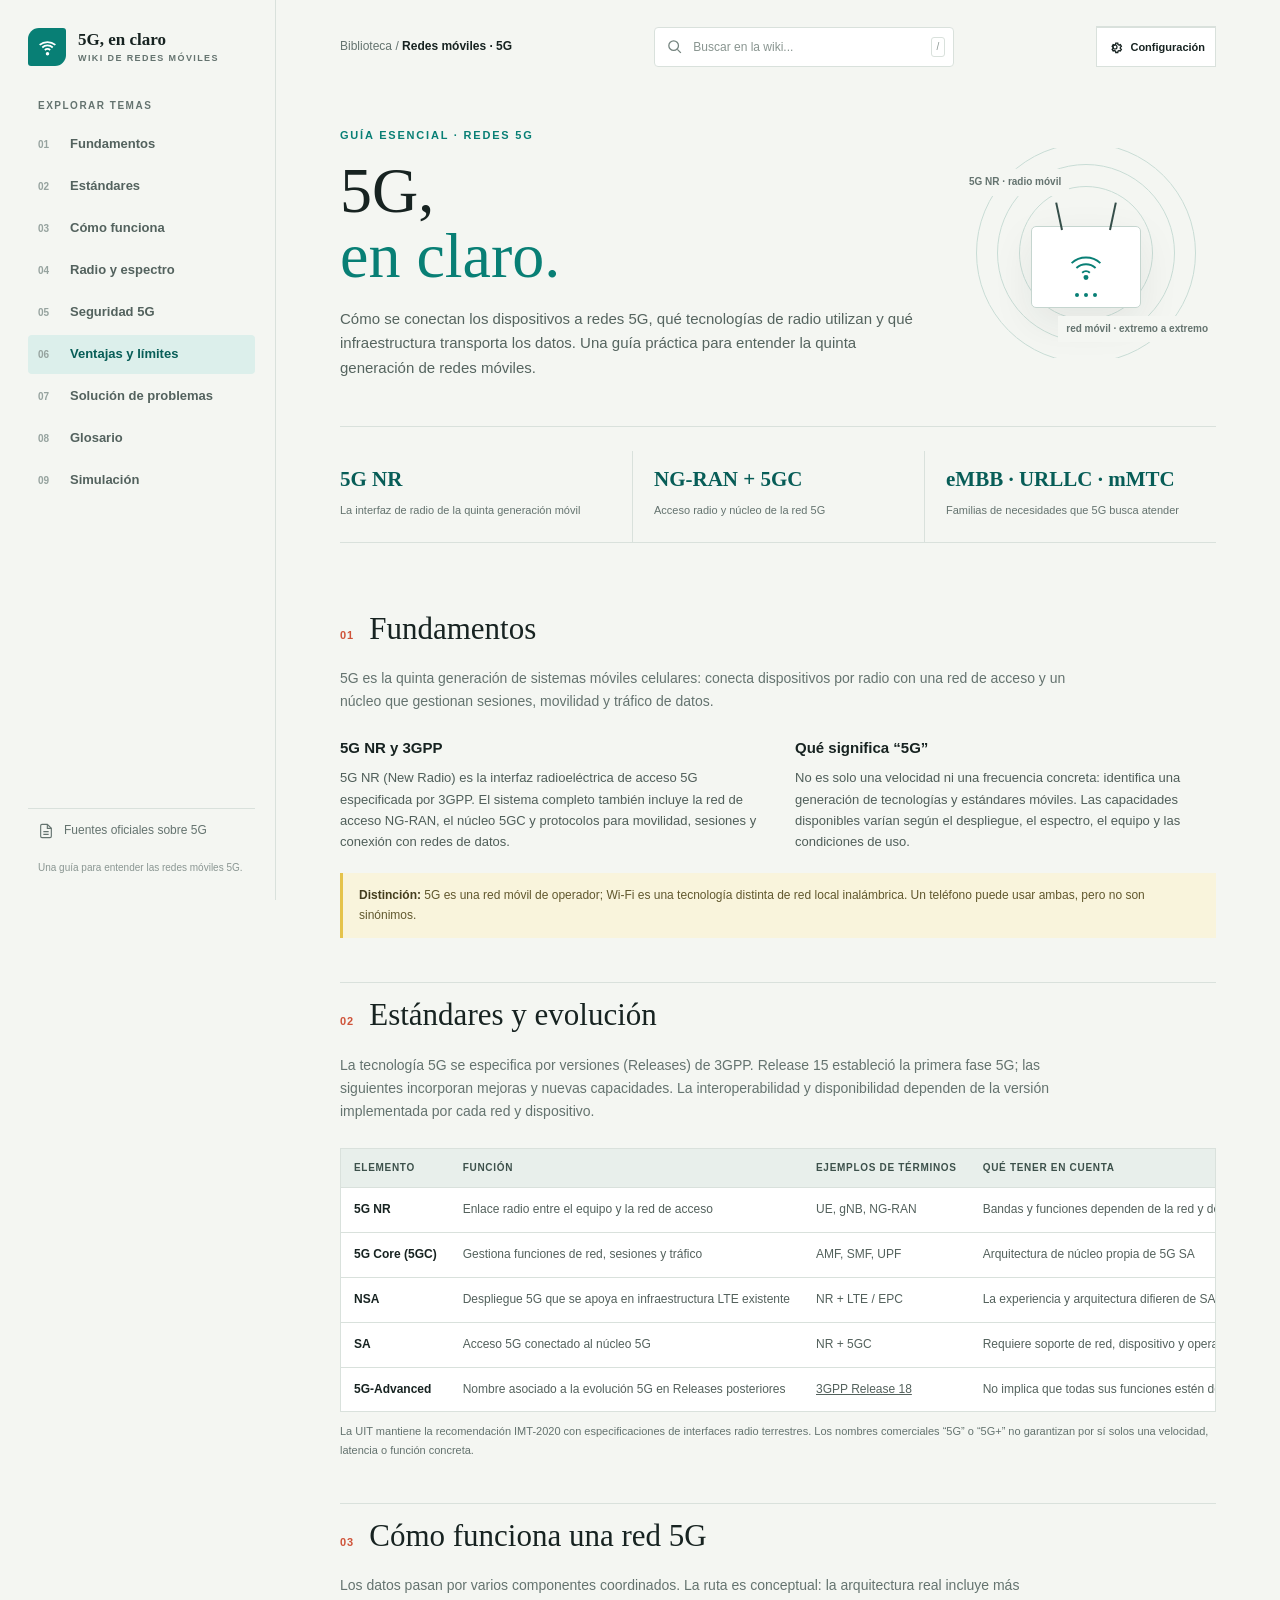
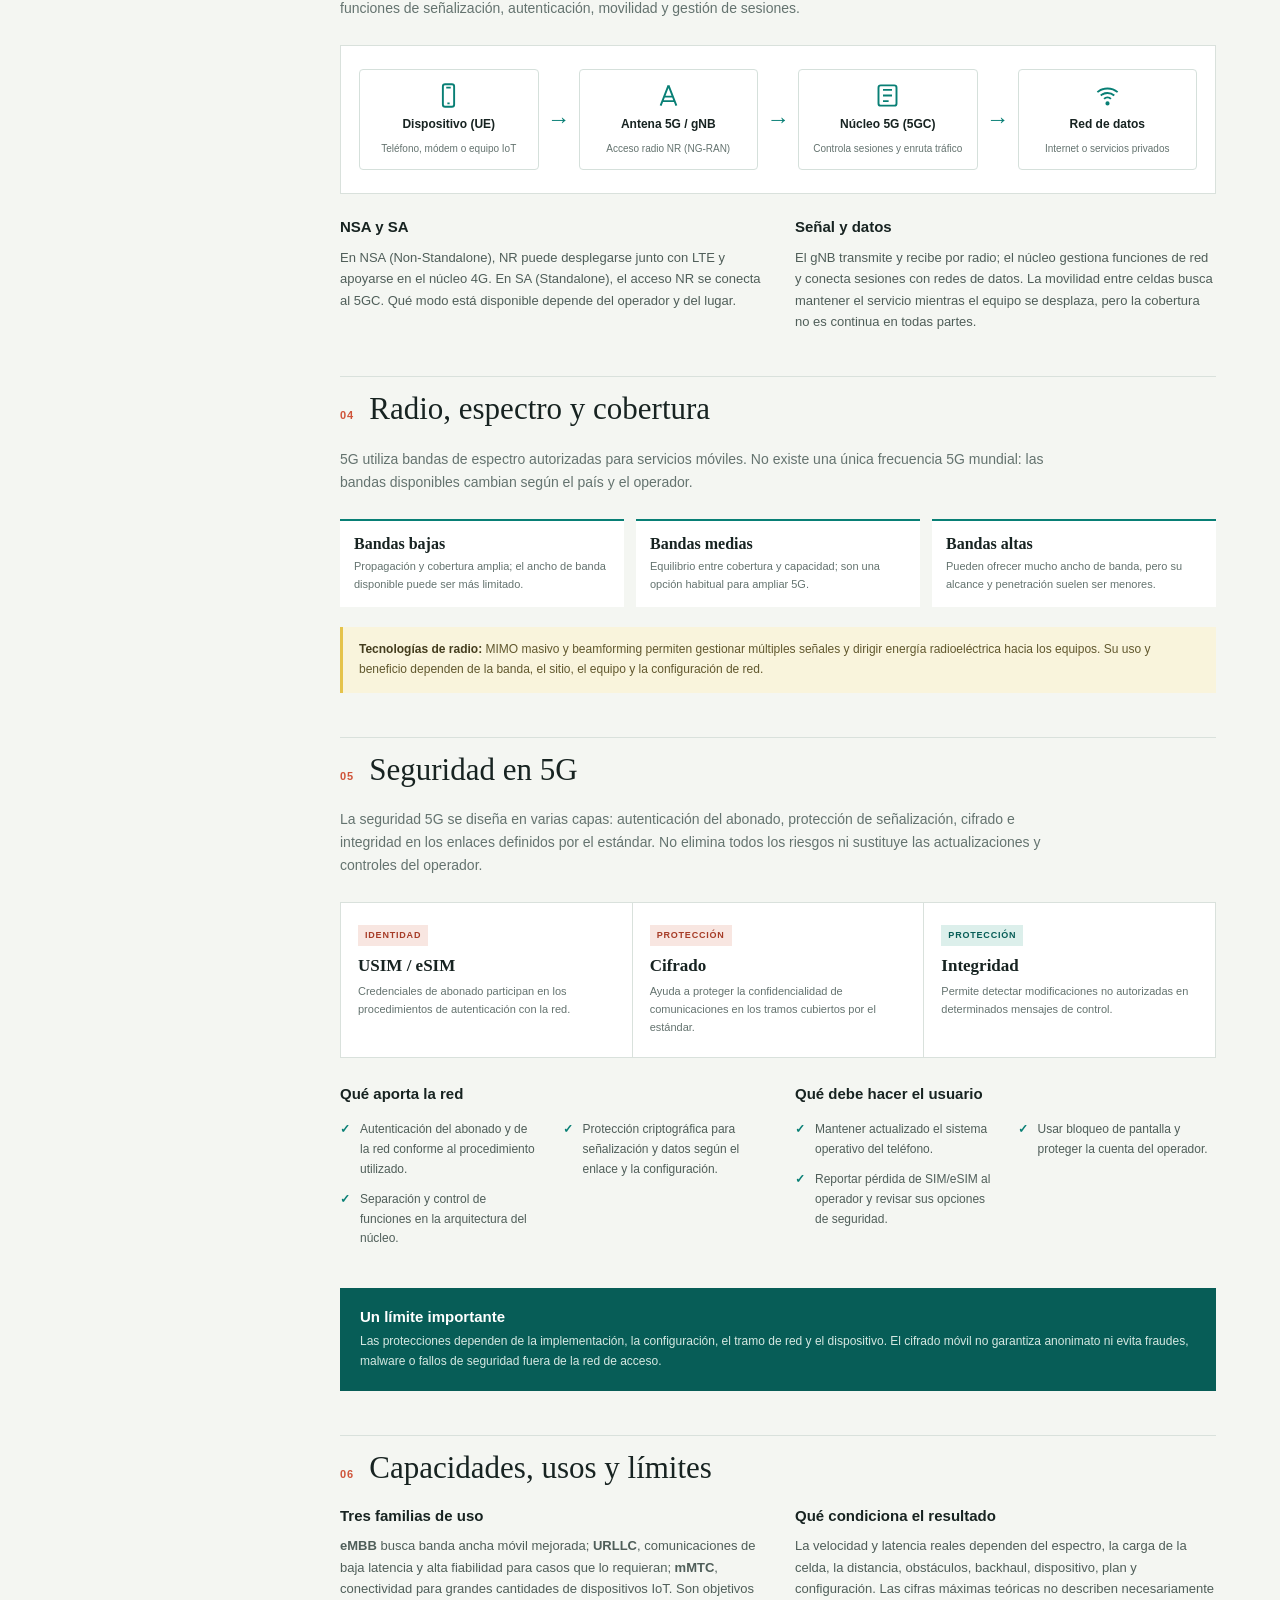
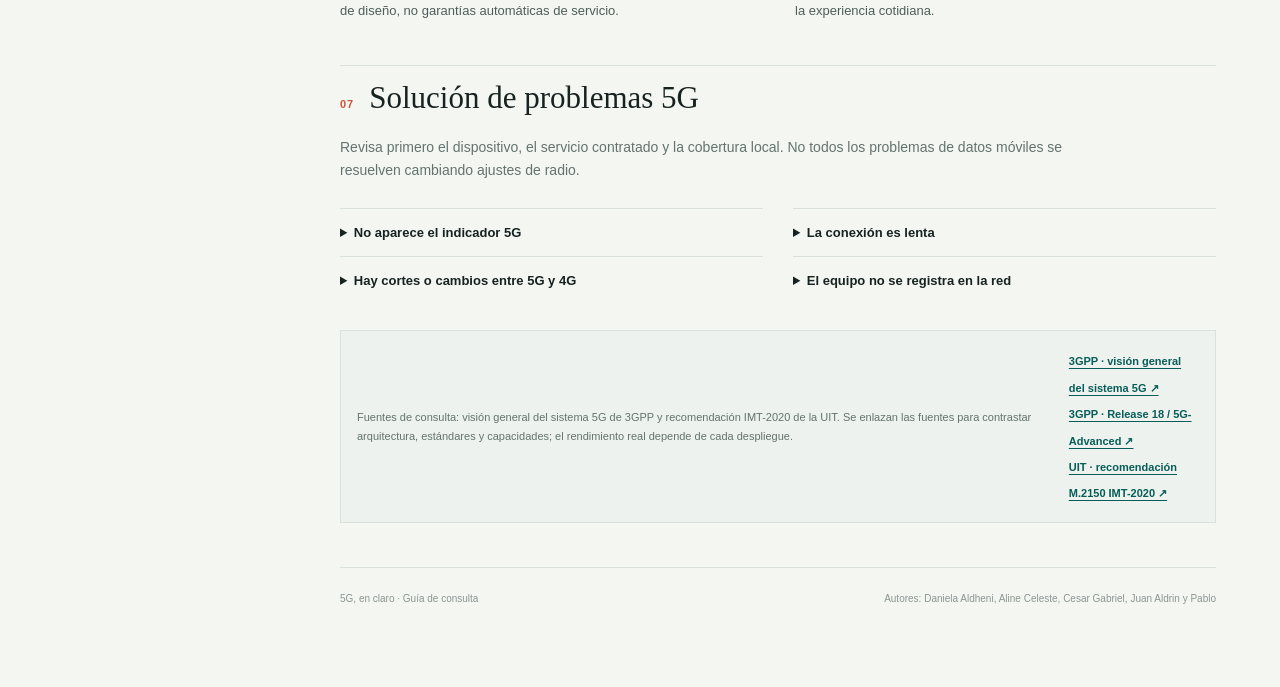
==== commit a7f31334: "Add files via upload" ====
--- a/index.html
+++ b/index.html
@@ -20,17 +20,17 @@
         <a href="#fundamentos" class="active"><span class="nav-num">01</span> Fundamentos</a>
         <a href="#estandares"><span class="nav-num">02</span> Estándares</a>
         <a href="#red"><span class="nav-num">03</span> Cómo funciona</a>
-        <a href="#hotspots"><span class="nav-num">04</span> Hotspots</a>
-        <a href="#seguridad"><span class="nav-num">05</span> Seguridad</a>
+        <a href="#hotspots"><span class="nav-num">04</span> Radio y espectro</a>
+        <a href="#seguridad"><span class="nav-num">05</span> Seguridad 5G</a>
         <a href="#ventajas"><span class="nav-num">06</span> Ventajas y límites</a>
         <a href="#problemas"><span class="nav-num">07</span> Solución de problemas</a>
         <a href="glosario.html"><span class="nav-num">08</span> Glosario</a>
         <a href="simulacion.html"><span class="nav-num">09</span> Simulación</a>
       </nav>
       <div class="sidebar-bottom">
-        <a class="source-link" href="16%20Wifi.pdf" target="_blank" rel="noopener">
+        <a class="source-link" href="https://www.3gpp.org/technologies/5g-system-overview" target="_blank" rel="noopener noreferrer">
           <svg viewBox="0 0 24 24" fill="none" stroke="currentColor" stroke-width="1.7"><path d="M14 2H6a2 2 0 0 0-2 2v16a2 2 0 0 0 2 2h12a2 2 0 0 0 2-2V8z"/><path d="M14 2v6h6M8 13h8M8 17h8"/></svg>
-          Consultar PDF de referencia
+          Fuentes oficiales sobre 5G
         </a>
         <p class="side-foot">Una guía para entender las redes móviles 5G.</p>
       </div>
@@ -38,7 +38,7 @@
 
     <main class="content" id="inicio">
       <div class="topbar">
-        <div class="crumb">Biblioteca <span aria-hidden="true">/</span> <strong>Redes inalámbricas</strong></div>
+        <div class="crumb">Biblioteca <span aria-hidden="true">/</span> <strong>Redes móviles · 5G</strong></div>
         <label class="search-wrap">
           <svg viewBox="0 0 24 24" fill="none" stroke="currentColor" stroke-width="1.8"><circle cx="10.8" cy="10.8" r="6.8"/><path d="m16 16 5 5"/></svg>
           <input class="search" type="search" placeholder="Buscar en la wiki..." aria-label="Buscar temas en la wiki" id="wiki-search">
@@ -52,8 +52,8 @@
               <option value="es">Español</option><option value="en">English</option><option value="zh-CN">简体中文</option>
             </select>
             <button type="button" class="settings-action" data-print-page>Imprimir / Guardar como PDF</button>
-            <a class="settings-action" href="16%20Wifi.pdf" download>Descargar PDF de referencia</a>
-            <a class="settings-action" href="wifi-guia.pptx" download>Descargar PowerPoint</a>
+            <a class="settings-action" href="https://www.3gpp.org/technologies/5g-system-overview" target="_blank" rel="noopener noreferrer">Arquitectura 5G · 3GPP</a>
+            <a class="settings-action" href="https://www.itu.int/rec/R-REC-M.2150/en" target="_blank" rel="noopener noreferrer">IMT-2020 · ITU</a>
           </div>
         </details>
       </div>
@@ -66,118 +66,119 @@
         </div>
         <div class="hero-visual" aria-hidden="true">
           <span class="signal-field"></span>
-          <span class="device-tag tag-one">radio · 2.4 / 5 / 6 GHz</span>
+          <span class="device-tag tag-one">5G NR · radio móvil</span>
           <div class="router">
             <svg viewBox="0 0 48 48" fill="none" stroke="currentColor" stroke-width="2"><path d="M9 20a22 22 0 0 1 30 0M14 25a15 15 0 0 1 20 0m-14 5a6 6 0 0 1 8 0"/><circle cx="24" cy="35" r="1.6" fill="currentColor"/></svg>
             <span class="router-dots"><i></i><i></i><i></i></span>
           </div>
-          <span class="device-tag tag-two">conexión sin cables</span>
+          <span class="device-tag tag-two">red móvil · extremo a extremo</span>
         </div>
       </header>
 
       <div class="overview" aria-label="En pocas palabras">
-        <div class="overview-item"><strong>5G NR</strong><span>La interfaz de radio de las redes 5G</span></div>
-        <div class="overview-item"><strong>Espectro y modulación</strong><span>Recursos de radio que transportan los datos</span></div>
-        <div class="overview-item"><strong>Red de extremo a extremo</strong><span>Radio, transporte y núcleo trabajan coordinados</span></div>
+        <div class="overview-item"><strong>5G NR</strong><span>La interfaz de radio de la quinta generación móvil</span></div>
+        <div class="overview-item"><strong>NG-RAN + 5GC</strong><span>Acceso radio y núcleo de la red 5G</span></div>
+        <div class="overview-item"><strong>eMBB · URLLC · mMTC</strong><span>Familias de necesidades que 5G busca atender</span></div>
       </div>
 
       <div class="empty-state" id="empty-state">No encontramos temas que coincidan. Prueba con otra palabra.</div>
 
-      <section class="wiki-section" id="fundamentos" data-search="fundamentos wifi wi-fi wireless fidelity red inalámbrica wlan historia">
+      <section class="wiki-section" id="fundamentos" data-search="fundamentos 5g quinta generación telefonía móvil 3gpp imt-2020 red celular">
         <div class="section-heading"><span class="section-index">01</span><h2>Fundamentos</h2></div>
-        <p class="section-intro">Wi-Fi permite que teléfonos, computadoras y otros equipos intercambien datos por radio en una red local, sin conectarse físicamente entre sí.</p>
+        <p class="section-intro">5G es la quinta generación de sistemas móviles celulares: conecta dispositivos por radio con una red de acceso y un núcleo que gestionan sesiones, movilidad y tráfico de datos.</p>
         <div class="columns">
           <div>
-            <h3>Wi-Fi y el estándar 802.11</h3>
-            <p class="text">Wi-Fi es el nombre con el que se conoce una tecnología basada en los estándares IEEE 802.11 para redes locales inalámbricas (WLAN). El router o punto de acceso crea una red; los dispositivos compatibles se conectan a ella para comunicarse entre sí y, normalmente, acceder a Internet.</p>
+            <h3>5G NR y 3GPP</h3>
+            <p class="text">5G NR (New Radio) es la interfaz radioeléctrica de acceso 5G especificada por 3GPP. El sistema completo también incluye la red de acceso NG-RAN, el núcleo 5GC y protocolos para movilidad, sesiones y conexión con redes de datos.</p>
           </div>
           <div>
-            <h3>Un poco de historia</h3>
-            <p class="text">El IEEE publicó la primera versión de 802.11 en 1997. En 1999 aparecieron 802.11b, en 2.4 GHz, y 802.11a, en 5 GHz. Desde entonces la familia ha evolucionado para mejorar velocidad, capacidad, eficiencia y funcionamiento en lugares con muchos dispositivos.</p>
-          </div>
-        </div>
-        <p class="note"><strong>Nota:</strong> “Wireless Fidelity” aparece como expansión de Wi-Fi en el PDF de referencia, pero Wi-Fi es una marca; el nombre del estándar técnico es IEEE 802.11.</p>
-      </section>
-
-      <section class="wiki-section" id="estandares" data-search="estándares norma 802.11b 802.11a 802.11g 802.11n wifi 4 5 6 6e 7 frecuencia generaciones">
-        <div class="section-heading"><span class="section-index">02</span><h2>Estándares y generaciones</h2></div>
-        <p class="section-intro">Las generaciones más nuevas suelen ofrecer mayor capacidad y eficiencia. La velocidad real depende también del router, el dispositivo, la distancia, las interferencias y el servicio de Internet.</p>
+            <h3>Qué significa “5G”</h3>
+            <p class="text">No es solo una velocidad ni una frecuencia concreta: identifica una generación de tecnologías y estándares móviles. Las capacidades disponibles varían según el despliegue, el espectro, el equipo y las condiciones de uso.</p>
+          </div>
+        </div>
+        <p class="note"><strong>Distinción:</strong> 5G es una red móvil de operador; Wi-Fi es una tecnología distinta de red local inalámbrica. Un teléfono puede usar ambas, pero no son sinónimos.</p>
+      </section>
+
+      <section class="wiki-section" id="estandares" data-search="estándares 3gpp release 15 release 16 release 17 release 18 5g advanced 5g nr imt-2020">
+        <div class="section-heading"><span class="section-index">02</span><h2>Estándares y evolución</h2></div>
+        <p class="section-intro">La tecnología 5G se especifica por versiones (Releases) de 3GPP. Release 15 estableció la primera fase 5G; las siguientes incorporan mejoras y nuevas capacidades. La interoperabilidad y disponibilidad dependen de la versión implementada por cada red y dispositivo.</p>
         <div class="table-wrap">
           <table>
-            <thead><tr><th>Generación Wi-Fi</th><th>Estándar IEEE</th><th>Bandas habituales</th><th>Enfoque</th></tr></thead>
+            <thead><tr><th>Elemento</th><th>Función</th><th>Ejemplos de términos</th><th>Qué tener en cuenta</th></tr></thead>
             <tbody>
-              <tr><td>Wi-Fi 4</td><td>802.11n</td><td>2.4 y 5 GHz</td><td>Uso de varias antenas (MIMO)</td></tr>
-              <tr><td>Wi-Fi 5</td><td>802.11ac</td><td>5 GHz</td><td>Mayor capacidad y velocidad</td></tr>
-              <tr><td>Wi-Fi 6</td><td>802.11ax</td><td>2.4 y 5 GHz</td><td>Más eficiencia en redes concurridas</td></tr>
-              <tr><td>Wi-Fi 6E</td><td>802.11ax</td><td>2.4, 5 y 6 GHz</td><td>Acceso a la banda de 6 GHz donde esté permitida</td></tr>
-              <tr><td>Wi-Fi 7</td><td>802.11be</td><td>2.4, 5 y 6 GHz*</td><td>Más ancho de banda y menor latencia potencial</td></tr>
+              <tr><td>5G NR</td><td>Enlace radio entre el equipo y la red de acceso</td><td>UE, gNB, NG-RAN</td><td>Bandas y funciones dependen de la red y del equipo</td></tr>
+              <tr><td>5G Core (5GC)</td><td>Gestiona funciones de red, sesiones y tráfico</td><td>AMF, SMF, UPF</td><td>Arquitectura de núcleo propia de 5G SA</td></tr>
+              <tr><td>NSA</td><td>Despliegue 5G que se apoya en infraestructura LTE existente</td><td>NR + LTE / EPC</td><td>La experiencia y arquitectura difieren de SA</td></tr>
+              <tr><td>SA</td><td>Acceso 5G conectado al núcleo 5G</td><td>NR + 5GC</td><td>Requiere soporte de red, dispositivo y operador</td></tr>
+              <tr><td>5G-Advanced</td><td>Nombre asociado a la evolución 5G en Releases posteriores</td><td><a href="https://www.3gpp.org/specifications-technologies/releases/release-18" target="_blank" rel="noopener noreferrer">3GPP Release 18</a></td><td>No implica que todas sus funciones estén desplegadas</td></tr>
             </tbody>
           </table>
         </div>
-        <p class="table-note">* La disponibilidad de bandas y canales depende del país y del equipo. Las cifras teóricas máximas no equivalen a la velocidad que recibirá cada dispositivo.</p>
-        <p class="text generation-note">El material de referencia también compara 802.11b, 802.11a y 802.11g, generaciones anteriores que hoy pueden aparecer en equipos heredados. Su alcance y rendimiento dependen de las condiciones; los valores orientativos del PDF no son garantías de cobertura.</p>
-      </section>
-
-      <section class="wiki-section" id="red" data-search="red router punto acceso access point ap cliente dispositivo adaptador modem internet como funciona señal radio">
-        <div class="section-heading"><span class="section-index">03</span><h2>Cómo funciona una red</h2></div>
-        <p class="section-intro">La conexión no es solo “Internet por el aire”: cada equipo cumple una función dentro del recorrido de los datos.</p>
-        <div class="network-diagram" aria-label="Recorrido desde Internet, pasando por el router, hasta los dispositivos inalámbricos">
-          <div class="node"><svg viewBox="0 0 24 24" fill="none" stroke="currentColor" stroke-width="1.7"><path d="M3 9a14 14 0 0 1 18 0M6 12a9 9 0 0 1 12 0m-9 3a4 4 0 0 1 6 0"/><circle cx="12" cy="19" r="1" fill="currentColor"/></svg><strong>Internet</strong><small>La conexión del proveedor</small></div>
+        <p class="table-note">La UIT mantiene la recomendación IMT-2020 con especificaciones de interfaces radio terrestres. Los nombres comerciales “5G” o “5G+” no garantizan por sí solos una velocidad, latencia o función concreta.</p>
+      </section>
+
+      <section class="wiki-section" id="red" data-search="red gnb ng-ran 5gc núcleo core ue dispositivo usuario internet datos señal">
+        <div class="section-heading"><span class="section-index">03</span><h2>Cómo funciona una red 5G</h2></div>
+        <p class="section-intro">Los datos pasan por varios componentes coordinados. La ruta es conceptual: la arquitectura real incluye más funciones de señalización, autenticación, movilidad y gestión de sesiones.</p>
+        <div class="network-diagram" aria-label="Recorrido desde un dispositivo móvil, por la red de acceso 5G y el núcleo, hasta una red de datos">
+          <div class="node"><svg viewBox="0 0 24 24" fill="none" stroke="currentColor" stroke-width="1.7"><rect x="7" y="2" width="10" height="20" rx="2"/><path d="M10 5h4m-3 14h2"/></svg><strong>Dispositivo (UE)</strong><small>Teléfono, módem o equipo IoT</small></div>
           <span class="arrow" aria-hidden="true">→</span>
-          <div class="node"><svg viewBox="0 0 24 24" fill="none" stroke="currentColor" stroke-width="1.7"><rect x="3" y="10" width="18" height="9" rx="1"/><path d="M7 10 5 4m12 6 2-6M7 15h.01M11 15h.01M15 15h.01"/></svg><strong>Router / punto de acceso</strong><small>Enruta datos y emite la señal Wi-Fi</small></div>
+          <div class="node"><svg viewBox="0 0 24 24" fill="none" stroke="currentColor" stroke-width="1.7"><path d="M12 3 5 21m7-18 7 18M8 13h8M6.5 17h11"/></svg><strong>Antena 5G / gNB</strong><small>Acceso radio NR (NG-RAN)</small></div>
           <span class="arrow" aria-hidden="true">→</span>
-          <div class="node"><svg viewBox="0 0 24 24" fill="none" stroke="currentColor" stroke-width="1.7"><rect x="3" y="4" width="18" height="13" rx="1"/><path d="M8 21h8m-4-4v4"/></svg><strong>Dispositivos</strong><small>Móvil, portátil, TV y más</small></div>
+          <div class="node"><svg viewBox="0 0 24 24" fill="none" stroke="currentColor" stroke-width="1.7"><rect x="4" y="3" width="16" height="18" rx="2"/><path d="M8 7h8m-8 5h8m-8 5h5"/></svg><strong>Núcleo 5G (5GC)</strong><small>Controla sesiones y enruta tráfico</small></div>
+          <span class="arrow" aria-hidden="true">→</span>
+          <div class="node"><svg viewBox="0 0 24 24" fill="none" stroke="currentColor" stroke-width="1.7"><path d="M3 9a14 14 0 0 1 18 0M6 12a9 9 0 0 1 12 0m-9 3a4 4 0 0 1 6 0"/><circle cx="12" cy="19" r="1" fill="currentColor"/></svg><strong>Red de datos</strong><small>Internet o servicios privados</small></div>
         </div>
         <div class="columns">
-          <div><h3>La señal</h3><p class="text">El punto de acceso transmite y recibe datos mediante ondas de radio. Los dispositivos cercanos se asocian a la red y envían sus propios datos de vuelta. Paredes, distancia, interferencias y la banda utilizada afectan a la cobertura y al rendimiento.</p></div>
-          <div><h3>Elementos principales</h3><p class="text">El router suele combinar punto de acceso, funciones de enrutamiento y, a menudo, módem. Cada teléfono o computadora necesita un adaptador Wi-Fi, normalmente integrado. Un firewall y el cifrado ayudan a proteger la red.</p></div>
-        </div>
-      </section>
-
-      <section class="wiki-section" id="hotspots" data-search="hotspot punto acceso público aeropuerto hotel restaurante café cafeteria librería centro comercial red pública">
-        <div class="section-heading"><span class="section-index">04</span><h2>Hotspots y redes públicas</h2></div>
-        <p class="section-intro">Un hotspot es un lugar donde se ofrece acceso a una red Wi-Fi. Puede ser gratuito, requerir una contraseña o pedir iniciar sesión en una página de bienvenida.</p>
+          <div><h3>NSA y SA</h3><p class="text">En NSA (Non-Standalone), NR puede desplegarse junto con LTE y apoyarse en el núcleo 4G. En SA (Standalone), el acceso NR se conecta al 5GC. Qué modo está disponible depende del operador y del lugar.</p></div>
+          <div><h3>Señal y datos</h3><p class="text">El gNB transmite y recibe por radio; el núcleo gestiona funciones de red y conecta sesiones con redes de datos. La movilidad entre celdas busca mantener el servicio mientras el equipo se desplaza, pero la cobertura no es continua en todas partes.</p></div>
+        </div>
+      </section>
+
+      <section class="wiki-section" id="hotspots" data-search="radio espectro frecuencias bandas baja media alta sub-6 ghz milimétrica massive mimo beamforming">
+        <div class="section-heading"><span class="section-index">04</span><h2>Radio, espectro y cobertura</h2></div>
+        <p class="section-intro">5G utiliza bandas de espectro autorizadas para servicios móviles. No existe una única frecuencia 5G mundial: las bandas disponibles cambian según el país y el operador.</p>
         <div class="device-grid">
-          <div class="device"><strong>Aeropuertos y hoteles</strong><p>Conectividad para viajeros y huéspedes.</p></div>
-          <div class="device"><strong>Cafés y restaurantes</strong><p>Acceso para clientes en espacios de uso compartido.</p></div>
-          <div class="device"><strong>Bibliotecas y comercios</strong><p>Redes disponibles en espacios públicos o de servicio.</p></div>
-        </div>
-        <p class="note"><strong>Ten presente:</strong> que una red sea pública no significa que sea segura o legítima. Confirma su nombre con el establecimiento y evita redes abiertas desconocidas.</p>
-      </section>
-
-      <section class="wiki-section" id="seguridad" data-search="seguridad wep wpa wpa2 wpa3 aes tkip rc4 contraseña router firmware red pública vpn">
-        <div class="section-heading"><span class="section-index">05</span><h2>Seguridad Wi-Fi</h2></div>
-        <p class="section-intro">El cifrado protege el tráfico entre tus dispositivos y el punto de acceso. El PDF describe métodos históricos; para una red actual, elige el nivel más robusto que admitan tus equipos.</p>
+          <div class="device"><strong>Bandas bajas</strong><p>Propagación y cobertura amplia; el ancho de banda disponible puede ser más limitado.</p></div>
+          <div class="device"><strong>Bandas medias</strong><p>Equilibrio entre cobertura y capacidad; son una opción habitual para ampliar 5G.</p></div>
+          <div class="device"><strong>Bandas altas</strong><p>Pueden ofrecer mucho ancho de banda, pero su alcance y penetración suelen ser menores.</p></div>
+        </div>
+        <p class="note"><strong>Tecnologías de radio:</strong> MIMO masivo y beamforming permiten gestionar múltiples señales y dirigir energía radioeléctrica hacia los equipos. Su uso y beneficio dependen de la banda, el sitio, el equipo y la configuración de red.</p>
+      </section>
+
+      <section class="wiki-section" id="seguridad" data-search="seguridad 5g sim usim autenticación cifrado integridad privacidad amenazas">
+        <div class="section-heading"><span class="section-index">05</span><h2>Seguridad en 5G</h2></div>
+        <p class="section-intro">La seguridad 5G se diseña en varias capas: autenticación del abonado, protección de señalización, cifrado e integridad en los enlaces definidos por el estándar. No elimina todos los riesgos ni sustituye las actualizaciones y controles del operador.</p>
         <div class="security-list">
-          <div class="security-item"><span class="level">Obsoleto</span><h3>WEP</h3><p>Protección rota y fácil de vulnerar. No debe utilizarse.</p></div>
-          <div class="security-item"><span class="level">Evitar</span><h3>WPA / TKIP</h3><p>Mejora histórica sobre WEP, pero ya no se considera una opción segura.</p></div>
-          <div class="security-item recommended"><span class="level">Recomendado</span><h3>WPA3 o WPA2-AES</h3><p>Prefiere WPA3; WPA2 con AES/CCMP es una alternativa si el equipo no admite WPA3.</p></div>
+          <div class="security-item"><span class="level">Identidad</span><h3>USIM / eSIM</h3><p>Credenciales de abonado participan en los procedimientos de autenticación con la red.</p></div>
+          <div class="security-item"><span class="level">Protección</span><h3>Cifrado</h3><p>Ayuda a proteger la confidencialidad de comunicaciones en los tramos cubiertos por el estándar.</p></div>
+          <div class="security-item recommended"><span class="level">Protección</span><h3>Integridad</h3><p>Permite detectar modificaciones no autorizadas en determinados mensajes de control.</p></div>
         </div>
         <div class="columns security-advice">
-          <div><h3>En tu router</h3><ul class="check-list"><li>Usa una contraseña larga y única para la red.</li><li>Cambia la contraseña de administración predeterminada.</li><li>Activa WPA3 o WPA2-AES y desactiva WEP/TKIP.</li></ul></div>
-          <div><h3>En redes públicas</h3><ul class="check-list"><li>Comprueba el nombre de la red con el local.</li><li>Mantén el sistema y las aplicaciones actualizados.</li><li>Desactiva la conexión automática a redes abiertas.</li></ul></div>
-        </div>
-        <div class="callout"><h3>Una nota sobre la privacidad</h3><p>El cifrado de la red no sustituye HTTPS ni protege todos los datos de tu dispositivo. Una VPN puede proteger parte del tráfico frente a la red local, pero no convierte en confiable una red sospechosa ni evita todos los riesgos.</p></div>
-      </section>
-
-      <section class="wiki-section" id="ventajas" data-search="ventajas limitaciones beneficios cables movilidad cobertura interferencia consumo batería velocidad capacidad">
-        <div class="section-heading"><span class="section-index">06</span><h2>Ventajas y límites</h2></div>
+          <div><h3>Qué aporta la red</h3><ul class="check-list"><li>Autenticación del abonado y de la red conforme al procedimiento utilizado.</li><li>Protección criptográfica para señalización y datos según el enlace y la configuración.</li><li>Separación y control de funciones en la arquitectura del núcleo.</li></ul></div>
+          <div><h3>Qué debe hacer el usuario</h3><ul class="check-list"><li>Mantener actualizado el sistema operativo del teléfono.</li><li>Usar bloqueo de pantalla y proteger la cuenta del operador.</li><li>Reportar pérdida de SIM/eSIM al operador y revisar sus opciones de seguridad.</li></ul></div>
+        </div>
+        <div class="callout"><h3>Un límite importante</h3><p>Las protecciones dependen de la implementación, la configuración, el tramo de red y el dispositivo. El cifrado móvil no garantiza anonimato ni evita fraudes, malware o fallos de seguridad fuera de la red de acceso.</p></div>
+      </section>
+
+      <section class="wiki-section" id="ventajas" data-search="ventajas límites emmb urllc mmtc banda ancha baja latencia internet de las cosas industria">
+        <div class="section-heading"><span class="section-index">06</span><h2>Capacidades, usos y límites</h2></div>
         <div class="columns">
-          <div><h3>Lo que aporta</h3><p class="text">Conecta varios dispositivos sin cableado hasta cada uno, facilita la movilidad dentro del área de cobertura y simplifica ampliar una red. La instalación suele ser rápida cuando ya existe una conexión a Internet.</p></div>
-          <div><h3>Lo que conviene considerar</h3><p class="text">La señal pierde fuerza con la distancia y los obstáculos. Otras redes y aparatos pueden causar interferencias; el rendimiento también se comparte entre usuarios y depende de la capacidad del router. Los dispositivos inalámbricos consumen batería.</p></div>
-        </div>
-      </section>
-
-      <section class="wiki-section" id="problemas" data-search="solucion problemas wifi señal lenta desconexiones cobertura velocidad reiniciar router canales">
-        <div class="section-heading"><span class="section-index">07</span><h2>Solución de problemas</h2></div>
-        <p class="section-intro">Un recorrido breve para aislar las causas más comunes antes de cambiar la configuración de la red.</p>
+          <div><h3>Tres familias de uso</h3><p class="text"><strong>eMBB</strong> busca banda ancha móvil mejorada; <strong>URLLC</strong>, comunicaciones de baja latencia y alta fiabilidad para casos que lo requieran; <strong>mMTC</strong>, conectividad para grandes cantidades de dispositivos IoT. Son objetivos de diseño, no garantías automáticas de servicio.</p></div>
+          <div><h3>Qué condiciona el resultado</h3><p class="text">La velocidad y latencia reales dependen del espectro, la carga de la celda, la distancia, obstáculos, backhaul, dispositivo, plan y configuración. Las cifras máximas teóricas no describen necesariamente la experiencia cotidiana.</p></div>
+        </div>
+      </section>
+
+      <section class="wiki-section" id="problemas" data-search="solución problemas 5g señal no aparece lento desconexiones cobertura sim operador datos móviles">
+        <div class="section-heading"><span class="section-index">07</span><h2>Solución de problemas 5G</h2></div>
+        <p class="section-intro">Revisa primero el dispositivo, el servicio contratado y la cobertura local. No todos los problemas de datos móviles se resuelven cambiando ajustes de radio.</p>
         <div class="trouble-list">
-          <details><summary>La señal llega débil</summary><p>Acércate al router, evita obstáculos densos y colócalo en una zona abierta y central. Para cubrir áreas grandes, considera un punto de acceso o sistema mesh compatible.</p></details>
-          <details><summary>La conexión va lenta</summary><p>Comprueba si ocurre en varios dispositivos, pausa descargas pesadas y prueba cerca del router. Si todo sigue lento, reinicia el equipo y consulta a tu proveedor.</p></details>
-          <details><summary>Hay desconexiones</summary><p>Verifica que el router esté ventilado y actualizado. Si el problema afecta a un solo equipo, olvida la red y vuelve a conectarte; si afecta a todos, revisa el router o la conexión del proveedor.</p></details>
-          <details><summary>No aparece la red</summary><p>Confirma que el Wi-Fi esté activado en el dispositivo y que el router esté encendido. Algunos equipos permiten ocultar o programar la emisión del nombre de red.</p></details>
-        </div>
-        <div class="source-note"><p>Contenido basado en el documento compartido «16 Wifi.pdf». Las recomendaciones de seguridad y las generaciones Wi-Fi se actualizaron para reflejar el uso actual.</p><a href="16%20Wifi.pdf" target="_blank" rel="noopener">Abrir documento fuente ↗</a></div>
+          <details><summary>No aparece el indicador 5G</summary><p>Comprueba que el teléfono admita las bandas usadas por el operador, que el plan y la SIM/eSIM estén habilitados para 5G y que haya cobertura en la ubicación. El dispositivo puede cambiar a 4G según señal y disponibilidad.</p></details>
+          <details><summary>La conexión es lenta</summary><p>Prueba en otra ubicación y horario, revisa si la celda está congestionada y confirma el consumo o las restricciones del plan. La etiqueta 5G por sí sola no determina la velocidad.</p></details>
+          <details><summary>Hay cortes o cambios entre 5G y 4G</summary><p>El equipo puede cambiar de tecnología para mantener la conexión o ahorrar energía. Reinicia el dispositivo, instala actualizaciones y consulta al operador si el problema persiste en zonas con cobertura declarada.</p></details>
+          <details><summary>El equipo no se registra en la red</summary><p>Activa y desactiva el modo avión, reinicia el teléfono y revisa que la selección automática de red esté habilitada. Si continúa, comprueba el estado de la cuenta y contacta al operador; evita restablecer ajustes sin guardar las configuraciones necesarias.</p></details>
+        </div>
+        <div class="source-note"><p>Fuentes de consulta: visión general del sistema 5G de 3GPP y recomendación IMT-2020 de la UIT. Se enlazan las fuentes para contrastar arquitectura, estándares y capacidades; el rendimiento real depende de cada despliegue.</p><div><a href="https://www.3gpp.org/technologies/5g-system-overview" target="_blank" rel="noopener noreferrer">3GPP · visión general del sistema 5G ↗</a><br><a href="https://www.3gpp.org/specifications-technologies/releases/release-18" target="_blank" rel="noopener noreferrer">3GPP · Release 18 / 5G-Advanced ↗</a><br><a href="https://www.itu.int/rec/R-REC-M.2150/en" target="_blank" rel="noopener noreferrer">UIT · recomendación M.2150 IMT-2020 ↗</a></div></div>
       </section>
 
       <footer class="footer"><span>5G, en claro · Guía de consulta</span><span>Autores: Daniela Aldheni, Aline Celeste, Cesar Gabriel, Juan Aldrin y Pablo</span></footer>
--- a/styles.css
+++ b/styles.css
@@ -107,7 +107,7 @@
     .table-note { margin: 10px 0 0; color: var(--muted); font-size: 11px; }
     .generation-note { margin-top: 19px; }
 
-    .network-diagram { display: grid; grid-template-columns: 1fr 40px 1.2fr 40px 1fr; align-items: center; gap: 8px; margin: 23px 0; padding: 23px 18px; border: 1px solid var(--line); background: var(--surface); }
+    .network-diagram { display: grid; grid-template-columns: minmax(0, 1fr) 24px minmax(0, 1fr) 24px minmax(0, 1fr) 24px minmax(0, 1fr); align-items: center; gap: 8px; margin: 23px 0; padding: 23px 18px; border: 1px solid var(--line); background: var(--surface); }
     .node { min-height: 93px; display: grid; align-content: center; justify-items: center; gap: 6px; padding: 12px; border: 1px solid #d5e0db; border-radius: 4px; text-align: center; }
     .node svg { width: 27px; height: 27px; color: var(--teal); }
     .node strong { font-size: 12px; }
@@ -284,7 +284,7 @@
       .content { padding-right: 30px; padding-left: 30px; }
       .hero { grid-template-columns: minmax(0, 1fr) 190px; }
       .hero-visual { transform: scale(.85); }
-      .network-diagram { grid-template-columns: 1fr 25px 1.2fr 25px 1fr; padding: 16px 10px; }
+      .network-diagram { grid-template-columns: minmax(0, 1fr) 20px minmax(0, 1fr) 20px minmax(0, 1fr) 20px minmax(0, 1fr); padding: 16px 10px; }
       .glossary-tools { grid-template-columns: 1fr; }
       .glossary-tools .search-wrap { max-width: none; }
       .glossary-count { grid-column: auto; }
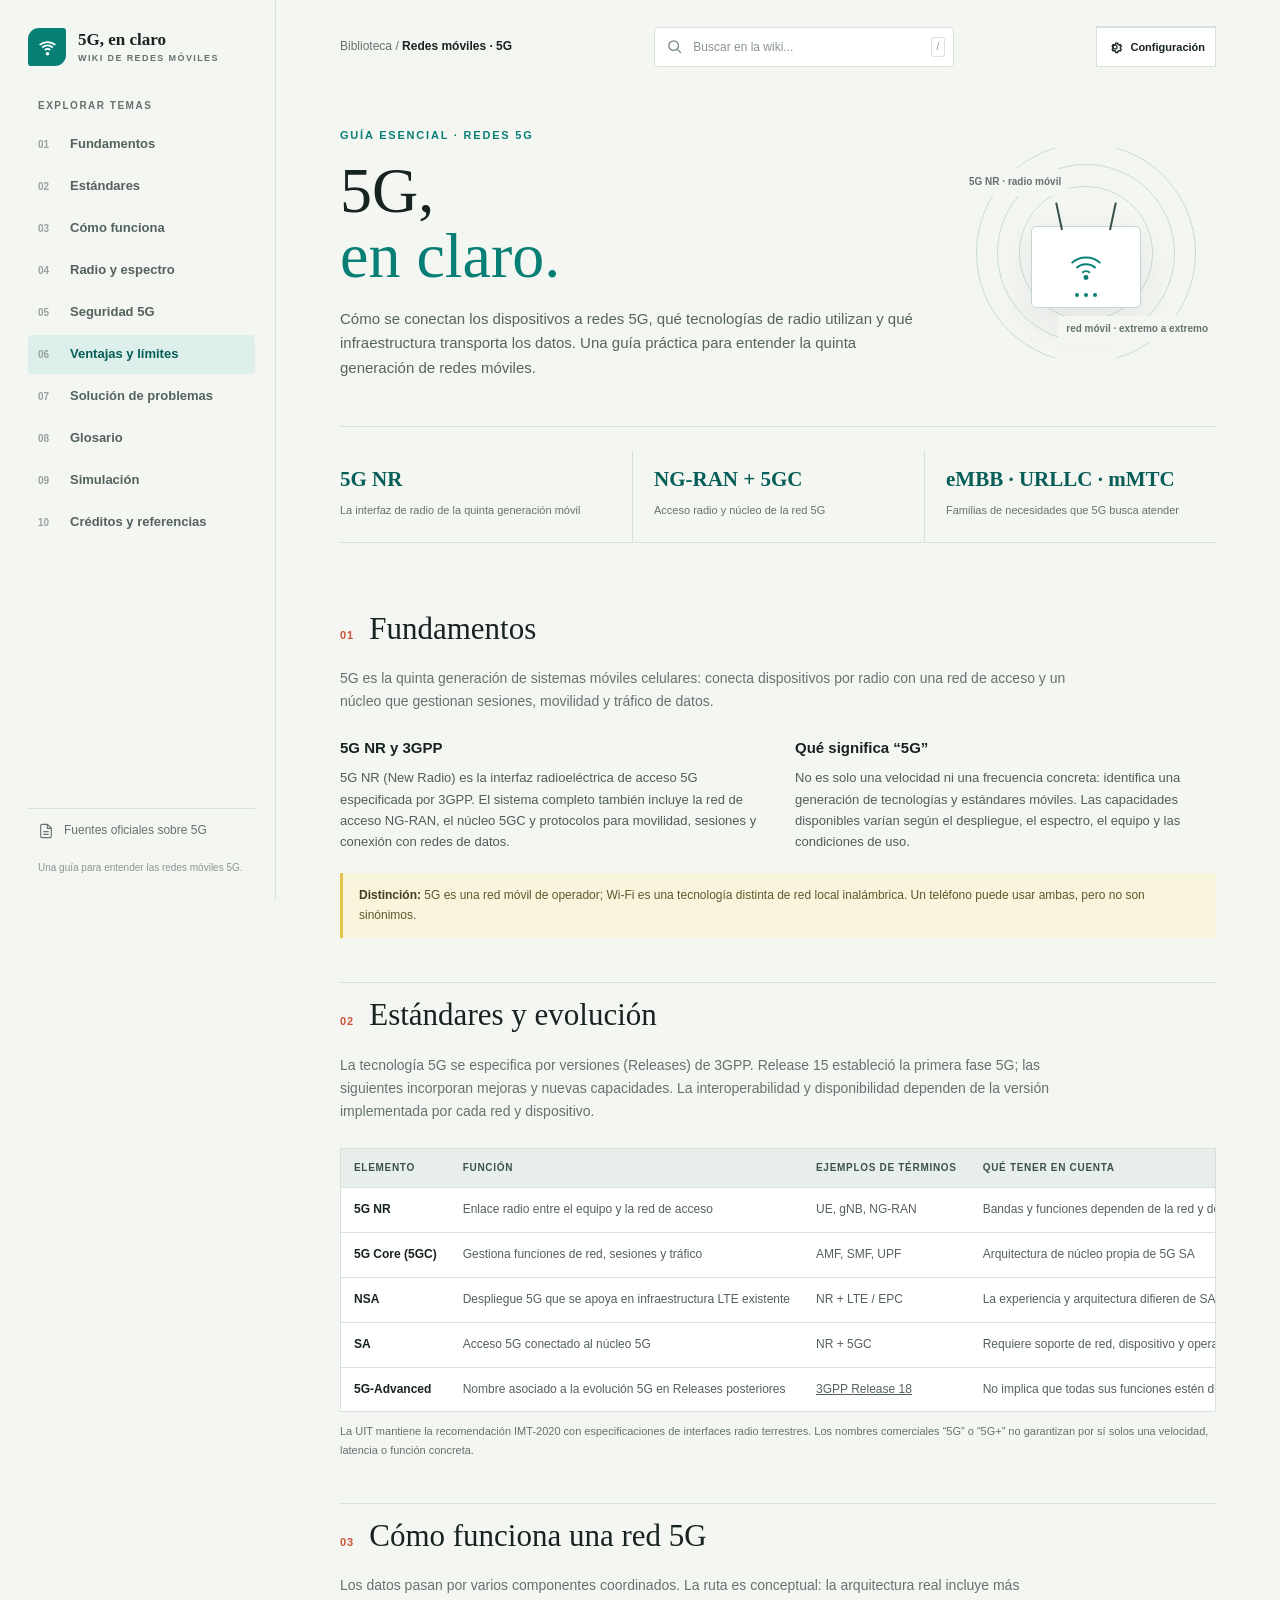
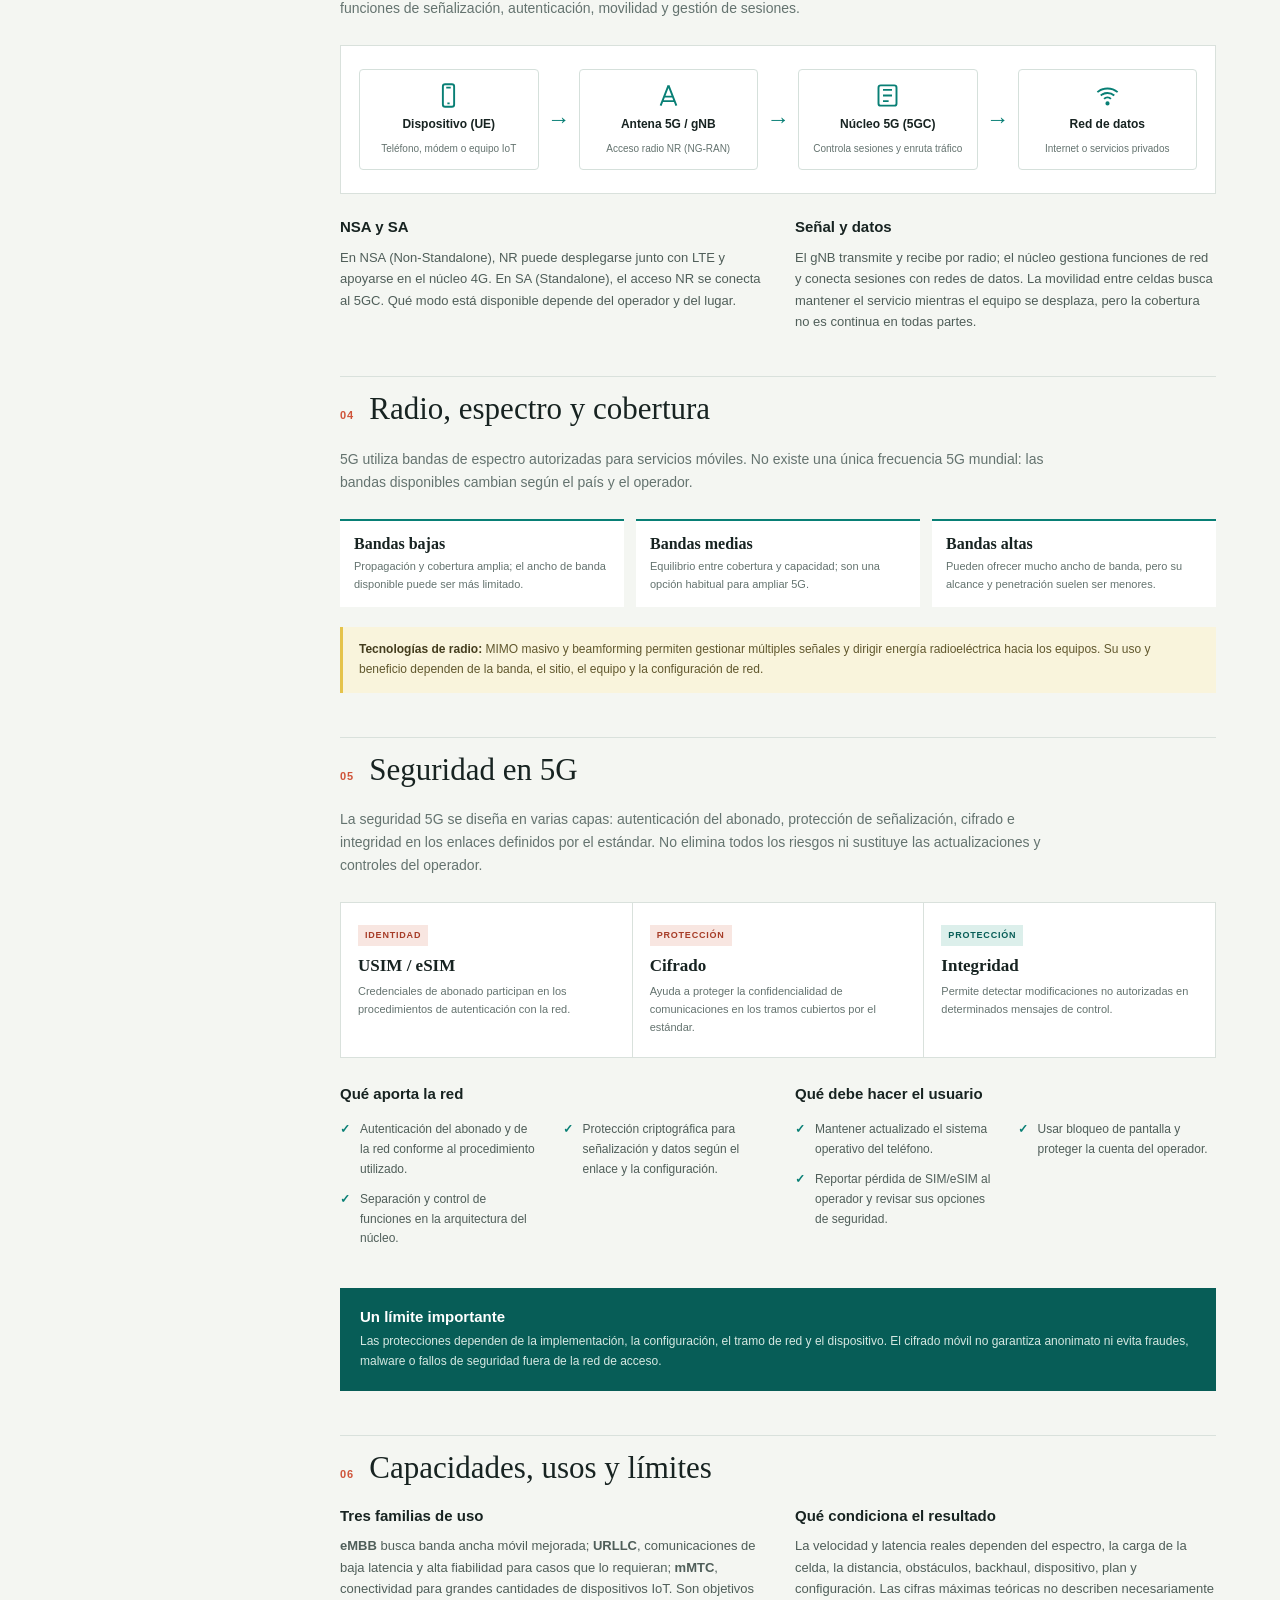
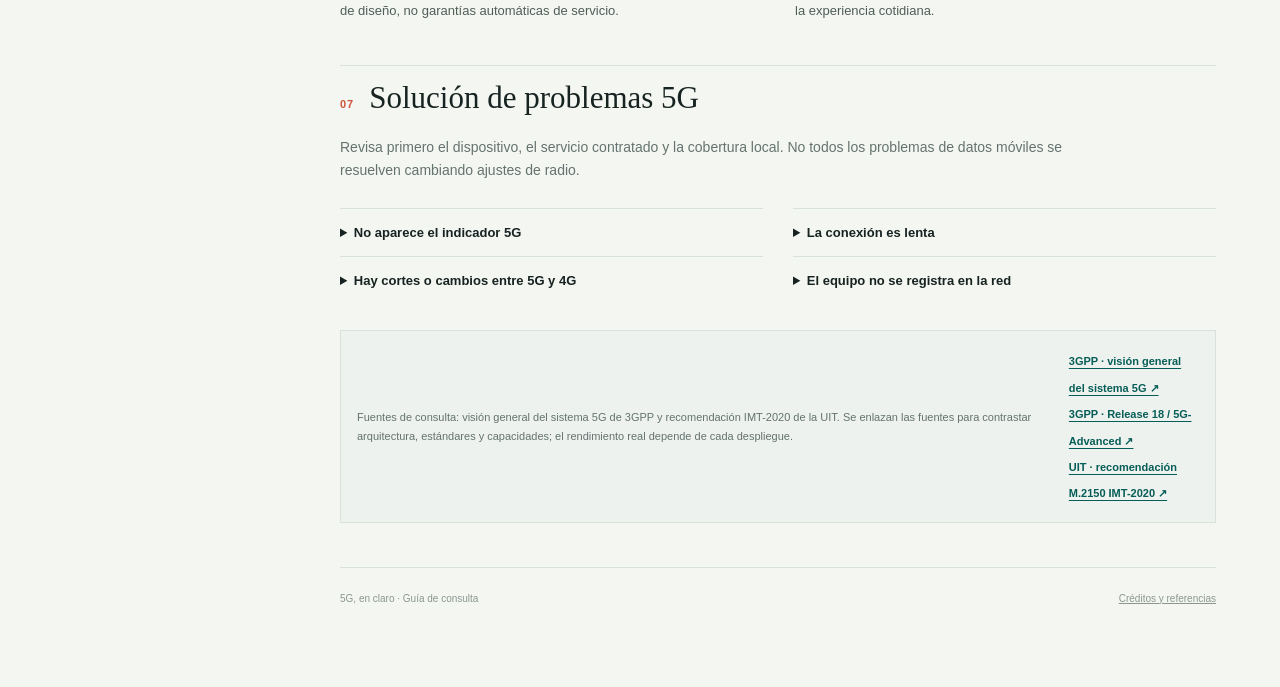
==== commit 7080934d: "Add files via upload" ====
--- a/index.html
+++ b/index.html
@@ -26,6 +26,7 @@
         <a href="#problemas"><span class="nav-num">07</span> Solución de problemas</a>
         <a href="glosario.html"><span class="nav-num">08</span> Glosario</a>
         <a href="simulacion.html"><span class="nav-num">09</span> Simulación</a>
+        <a href="creditos.html"><span class="nav-num">10</span> Créditos y referencias</a>
       </nav>
       <div class="sidebar-bottom">
         <a class="source-link" href="https://www.3gpp.org/technologies/5g-system-overview" target="_blank" rel="noopener noreferrer">
@@ -181,7 +182,7 @@
         <div class="source-note"><p>Fuentes de consulta: visión general del sistema 5G de 3GPP y recomendación IMT-2020 de la UIT. Se enlazan las fuentes para contrastar arquitectura, estándares y capacidades; el rendimiento real depende de cada despliegue.</p><div><a href="https://www.3gpp.org/technologies/5g-system-overview" target="_blank" rel="noopener noreferrer">3GPP · visión general del sistema 5G ↗</a><br><a href="https://www.3gpp.org/specifications-technologies/releases/release-18" target="_blank" rel="noopener noreferrer">3GPP · Release 18 / 5G-Advanced ↗</a><br><a href="https://www.itu.int/rec/R-REC-M.2150/en" target="_blank" rel="noopener noreferrer">UIT · recomendación M.2150 IMT-2020 ↗</a></div></div>
       </section>
 
-      <footer class="footer"><span>5G, en claro · Guía de consulta</span><span>Autores: Daniela Aldheni, Aline Celeste, Cesar Gabriel, Juan Aldrin y Pablo</span></footer>
+      <footer class="footer"><span>5G, en claro · Guía de consulta</span><a href="creditos.html">Créditos y referencias</a></footer>
     </main>
   </div>
   <script>
--- a/styles.css
+++ b/styles.css
@@ -148,6 +148,17 @@
     .glossary-hero { padding: 3px 0 28px; border-bottom: 1px solid var(--line); }
     .glossary-hero h1 { margin-bottom: 12px; }
     .glossary-hero .hero-copy { max-width: 720px; }
+    .credits-hero { margin-bottom: 10px; }
+    .credits-section { padding-top: 24px; }
+    .credits-authors { display: grid; grid-template-columns: repeat(2, minmax(0, 1fr)); gap: 10px 32px; margin: 0; padding-left: 24px; color: #4f5e59; font-size: 14px; }
+    .credits-authors li { padding-left: 5px; }
+    .credits-details { display: grid; grid-template-columns: repeat(2, minmax(0, 1fr)); gap: 0 32px; margin: 0; }
+    .credits-details div { padding: 14px 0; border-top: 1px solid var(--line); }
+    .credits-details dt { margin-bottom: 3px; color: var(--muted); font-size: 10px; font-weight: 800; letter-spacing: 1px; text-transform: uppercase; }
+    .credits-details dd { margin: 0; color: var(--ink); font: 600 17px/1.4 var(--serif); }
+    .reference-list { display: grid; gap: 16px; margin: 0; padding-left: 24px; color: #4f5e59; font-size: 13px; }
+    .reference-list li { padding-left: 5px; }
+    .reference-list a { color: var(--teal-dark); overflow-wrap: anywhere; text-decoration-thickness: 1px; text-underline-offset: 3px; }
     .glossary-tools { display: grid; grid-template-columns: 1fr auto; gap: 14px 20px; align-items: center; margin: 24px 0 20px; }
     .glossary-tools .search-wrap { width: 100%; max-width: 440px; }
     .glossary-filters { display: flex; border: 1px solid var(--line); background: var(--surface); }
@@ -324,6 +335,8 @@
       .section-heading { gap: 9px; }
       h2 { font-size: 26px; }
       .columns, .device-grid, .trouble-list { grid-template-columns: 1fr; gap: 17px; }
+      .credits-authors, .credits-details { grid-template-columns: 1fr; }
+      .reference-list { font-size: 12px; }
       .network-diagram { grid-template-columns: 1fr; gap: 5px; }
       .node { min-height: 75px; }
       .arrow { transform: rotate(90deg); line-height: 1; }
